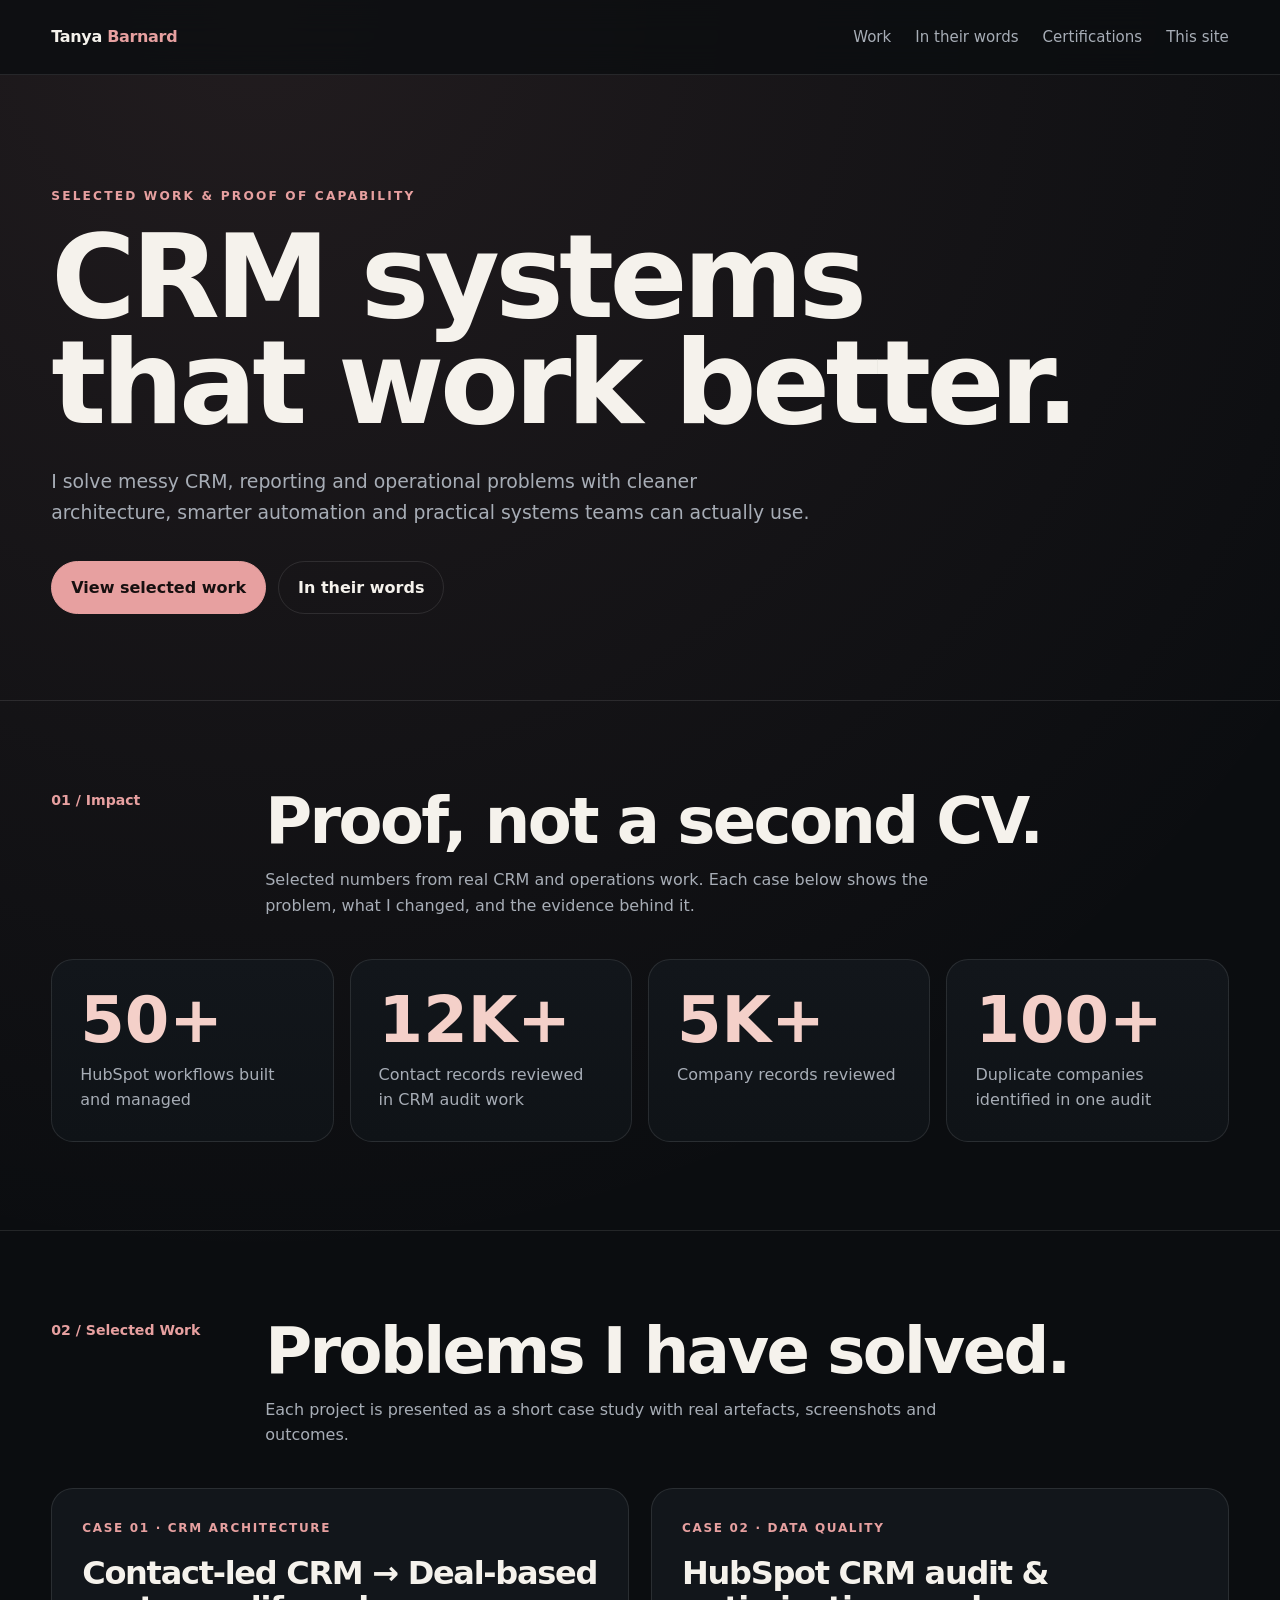
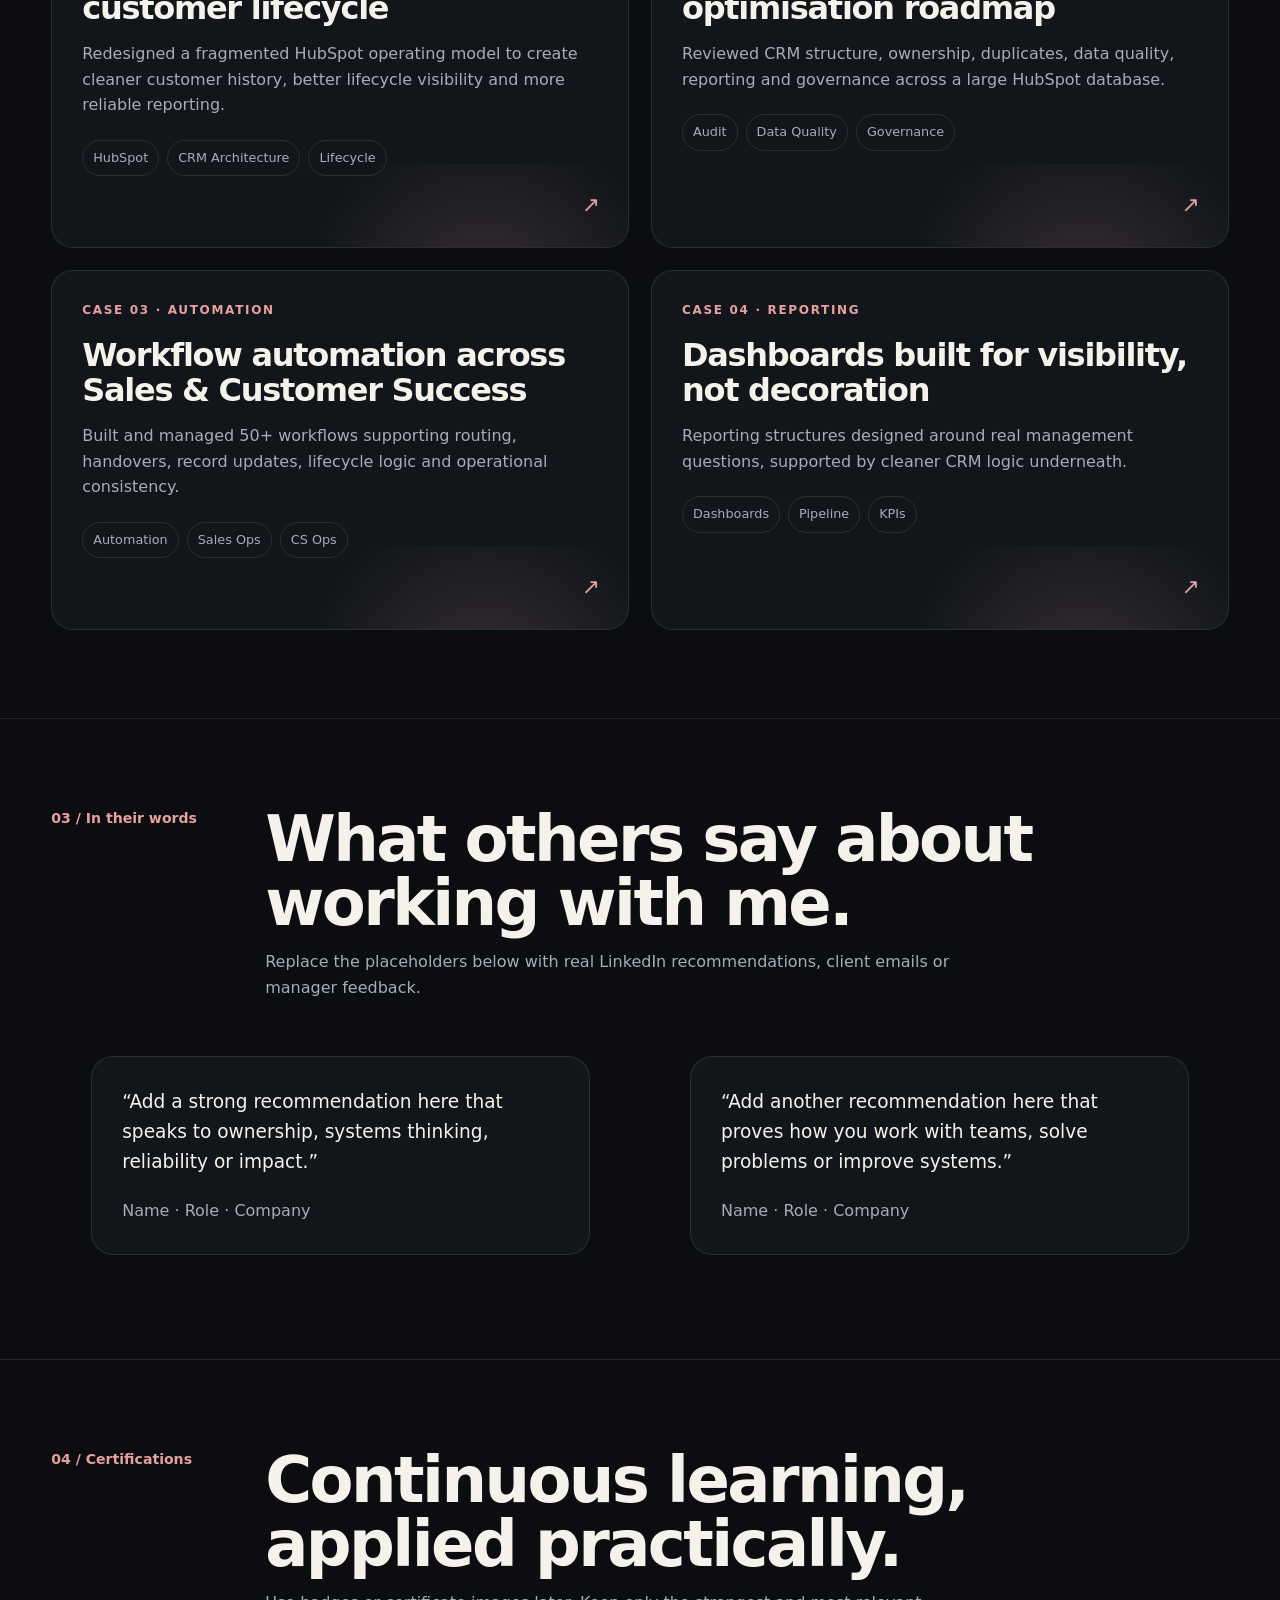
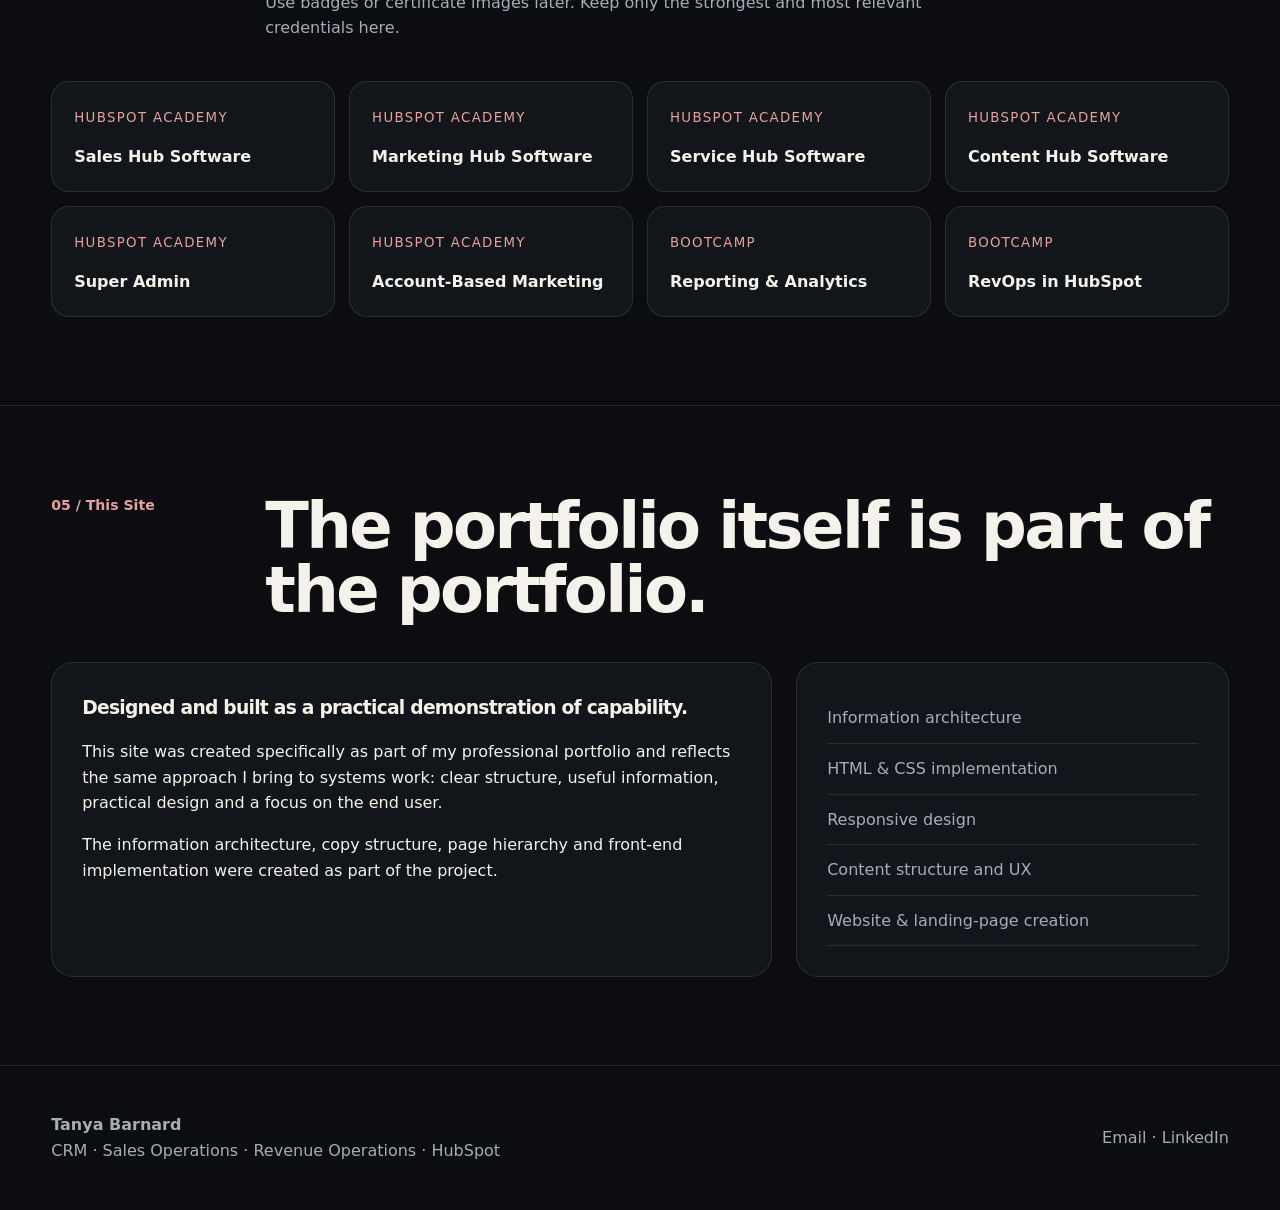
==== index.html @ 6370f953 "Add files via upload" ====
<!doctype html>
<html lang="en">
<head>
  <meta charset="utf-8">
  <meta name="viewport" content="width=device-width,initial-scale=1">
  <title>Tanya Barnard | CRM & Revenue Operations Portfolio</title>
  <meta name="description" content="Selected CRM, HubSpot, Sales Operations and Revenue Operations work by Tanya Barnard.">
  <link rel="stylesheet" href="style.css">
</head>
<body>
<nav class="nav">
  <div class="wrap nav-inner">
    <a class="brand" href="index.html">Tanya <span>Barnard</span></a>
    <div class="links">
      <a href="#work">Work</a>
      <a href="#words">In their words</a>
      <a href="#certs">Certifications</a>
      <a href="#site">This site</a>
    </div>
  </div>
</nav>

<header class="hero">
  <div class="wrap">
    <div class="kicker">Selected work & proof of capability</div>
    <h1>CRM systems that work better.</h1>
    <p>I solve messy CRM, reporting and operational problems with cleaner architecture, smarter automation and practical systems teams can actually use.</p>
    <div class="cta-row">
      <a class="btn primary" href="#work">View selected work</a>
      <a class="btn" href="#words">In their words</a>
    </div>
  </div>
</header>

<section class="section">
  <div class="wrap">
    <div class="section-head">
      <div class="section-label">01 / Impact</div>
      <div>
        <h2>Proof, not a second CV.</h2>
        <p>Selected numbers from real CRM and operations work. Each case below shows the problem, what I changed, and the evidence behind it.</p>
      </div>
    </div>

    <div class="metric-grid">
      <div class="metric"><b>50+</b><span>HubSpot workflows built and managed</span></div>
      <div class="metric"><b>12K+</b><span>Contact records reviewed in CRM audit work</span></div>
      <div class="metric"><b>5K+</b><span>Company records reviewed</span></div>
      <div class="metric"><b>100+</b><span>Duplicate companies identified in one audit</span></div>
    </div>
  </div>
</section>

<section class="section" id="work">
  <div class="wrap">
    <div class="section-head">
      <div class="section-label">02 / Selected Work</div>
      <div>
        <h2>Problems I have solved.</h2>
        <p>Each project is presented as a short case study with real artefacts, screenshots and outcomes.</p>
      </div>
    </div>

    <div class="project-grid">
      <a class="project-card" href="cases/crm-redesign.html">
        <div class="project-meta">Case 01 · CRM Architecture</div>
        <h3>Contact-led CRM → Deal-based customer lifecycle</h3>
        <p>Redesigned a fragmented HubSpot operating model to create cleaner customer history, better lifecycle visibility and more reliable reporting.</p>
        <div class="tags"><span class="tag">HubSpot</span><span class="tag">CRM Architecture</span><span class="tag">Lifecycle</span></div>
        <div class="arrow">↗</div>
      </a>

      <a class="project-card" href="cases/crm-audit.html">
        <div class="project-meta">Case 02 · Data Quality</div>
        <h3>HubSpot CRM audit & optimisation roadmap</h3>
        <p>Reviewed CRM structure, ownership, duplicates, data quality, reporting and governance across a large HubSpot database.</p>
        <div class="tags"><span class="tag">Audit</span><span class="tag">Data Quality</span><span class="tag">Governance</span></div>
        <div class="arrow">↗</div>
      </a>

      <a class="project-card" href="cases/workflow-automation.html">
        <div class="project-meta">Case 03 · Automation</div>
        <h3>Workflow automation across Sales & Customer Success</h3>
        <p>Built and managed 50+ workflows supporting routing, handovers, record updates, lifecycle logic and operational consistency.</p>
        <div class="tags"><span class="tag">Automation</span><span class="tag">Sales Ops</span><span class="tag">CS Ops</span></div>
        <div class="arrow">↗</div>
      </a>

      <a class="project-card" href="cases/reporting.html">
        <div class="project-meta">Case 04 · Reporting</div>
        <h3>Dashboards built for visibility, not decoration</h3>
        <p>Reporting structures designed around real management questions, supported by cleaner CRM logic underneath.</p>
        <div class="tags"><span class="tag">Dashboards</span><span class="tag">Pipeline</span><span class="tag">KPIs</span></div>
        <div class="arrow">↗</div>
      </a>
    </div>
  </div>
</section>

<section class="section" id="words">
  <div class="wrap">
    <div class="section-head">
      <div class="section-label">03 / In their words</div>
      <div>
        <h2>What others say about working with me.</h2>
        <p>Replace the placeholders below with real LinkedIn recommendations, client emails or manager feedback.</p>
      </div>
    </div>
    <div class="quote-grid">
      <blockquote class="quote"><p>“Add a strong recommendation here that speaks to ownership, systems thinking, reliability or impact.”</p><footer>Name · Role · Company</footer></blockquote>
      <blockquote class="quote"><p>“Add another recommendation here that proves how you work with teams, solve problems or improve systems.”</p><footer>Name · Role · Company</footer></blockquote>
    </div>
  </div>
</section>

<section class="section" id="certs">
  <div class="wrap">
    <div class="section-head">
      <div class="section-label">04 / Certifications</div>
      <div><h2>Continuous learning, applied practically.</h2><p>Use badges or certificate images later. Keep only the strongest and most relevant credentials here.</p></div>
    </div>
    <div class="cert-grid">
      <div class="cert"><small>HubSpot Academy</small><strong>Sales Hub Software</strong></div>
      <div class="cert"><small>HubSpot Academy</small><strong>Marketing Hub Software</strong></div>
      <div class="cert"><small>HubSpot Academy</small><strong>Service Hub Software</strong></div>
      <div class="cert"><small>HubSpot Academy</small><strong>Content Hub Software</strong></div>
      <div class="cert"><small>HubSpot Academy</small><strong>Super Admin</strong></div>
      <div class="cert"><small>HubSpot Academy</small><strong>Account-Based Marketing</strong></div>
      <div class="cert"><small>Bootcamp</small><strong>Reporting & Analytics</strong></div>
      <div class="cert"><small>Bootcamp</small><strong>RevOps in HubSpot</strong></div>
    </div>
  </div>
</section>

<section class="section" id="site">
  <div class="wrap">
    <div class="section-head">
      <div class="section-label">05 / This Site</div>
      <div><h2>The portfolio itself is part of the portfolio.</h2></div>
    </div>
    <div class="site-proof">
      <div class="box">
        <h3>Designed and built as a practical demonstration of capability.</h3>
        <p>This site was created specifically as part of my professional portfolio and reflects the same approach I bring to systems work: clear structure, useful information, practical design and a focus on the end user.</p>
        <p>The information architecture, copy structure, page hierarchy and front-end implementation were created as part of the project.</p>
      </div>
      <div class="box list">
        <div>Information architecture</div>
        <div>HTML & CSS implementation</div>
        <div>Responsive design</div>
        <div>Content structure and UX</div>
        <div>Website & landing-page creation</div>
      </div>
    </div>
  </div>
</section>

<footer class="footer">
  <div class="wrap footer-row">
    <div><strong>Tanya Barnard</strong><br>CRM · Sales Operations · Revenue Operations · HubSpot</div>
    <div><a href="mailto:your@email.com">Email</a> · <a href="#">LinkedIn</a></div>
  </div>
</footer>
</body>
</html>
---- style.css ----
:root{
  --bg:#0b0d10;
  --panel:#12161b;
  --panel-2:#171c22;
  --text:#f5f2ec;
  --muted:#a7adb6;
  --line:rgba(255,255,255,.10);
  --accent:#e7a0a0;
  --accent-2:#f4d0c9;
  --max:1180px;
  --radius:22px;
  --shadow:0 24px 60px rgba(0,0,0,.22);
}
*{box-sizing:border-box}
html{scroll-behavior:smooth}
body{
  margin:0;
  font-family:Inter,ui-sans-serif,system-ui,-apple-system,BlinkMacSystemFont,"Segoe UI",sans-serif;
  background:
    radial-gradient(circle at 20% 0%, rgba(231,160,160,.10), transparent 28%),
    var(--bg);
  color:var(--text);
  line-height:1.6;
}
a{color:inherit;text-decoration:none}
img{max-width:100%;display:block}
.wrap{width:min(92%,var(--max));margin:auto}
.nav{
  position:sticky;top:0;z-index:50;
  backdrop-filter:blur(16px);
  background:rgba(11,13,16,.78);
  border-bottom:1px solid var(--line);
}
.nav-inner{
  min-height:74px;display:flex;align-items:center;justify-content:space-between;gap:28px
}
.brand{font-weight:800;letter-spacing:-.02em}
.brand span{color:var(--accent)}
.links{display:flex;gap:24px;color:var(--muted);font-size:.94rem}
.links a:hover{color:var(--text)}
.hero{padding:112px 0 86px}
.kicker{
  text-transform:uppercase;letter-spacing:.18em;font-size:.76rem;
  color:var(--accent);font-weight:800;margin-bottom:18px
}
h1,h2,h3{letter-spacing:-.04em;margin:0}
h1{font-size:clamp(3.5rem,9vw,7.6rem);line-height:.92;max-width:1050px}
.hero p{max-width:760px;font-size:1.18rem;color:var(--muted);margin:30px 0 0}
.cta-row{display:flex;flex-wrap:wrap;gap:12px;margin-top:34px}
.btn{
  display:inline-flex;align-items:center;justify-content:center;
  padding:13px 19px;border-radius:999px;border:1px solid var(--line);
  font-weight:750;transition:.22s ease
}
.btn.primary{background:var(--accent);color:#171010;border-color:var(--accent)}
.btn:hover{transform:translateY(-2px);box-shadow:0 10px 28px rgba(0,0,0,.25)}
.section{padding:88px 0;border-top:1px solid var(--line)}
.section-head{display:grid;grid-template-columns:180px 1fr;gap:34px;margin-bottom:40px}
.section-label{color:var(--accent);font-weight:800;font-size:.88rem}
.section-head h2{font-size:clamp(2.4rem,5vw,4.6rem);line-height:1}
.section-head p{color:var(--muted);max-width:720px;margin:14px 0 0}
.metric-grid{display:grid;grid-template-columns:repeat(4,1fr);gap:16px}
.metric{
  padding:28px;border:1px solid var(--line);border-radius:var(--radius);
  background:linear-gradient(180deg,var(--panel),#0f1317);
}
.metric b{display:block;font-size:clamp(2.2rem,5vw,4rem);line-height:1;color:var(--accent-2)}
.metric span{display:block;color:var(--muted);margin-top:10px}
.project-grid{display:grid;grid-template-columns:repeat(2,1fr);gap:22px}
.project-card{
  position:relative;overflow:hidden;padding:30px;border:1px solid var(--line);
  border-radius:var(--radius);background:var(--panel);min-height:360px;
  transition:.25s ease;box-shadow:0 0 0 rgba(0,0,0,0)
}
.project-card:before{
  content:"";position:absolute;inset:auto -20% -55% 30%;height:280px;
  background:radial-gradient(circle,rgba(231,160,160,.18),transparent 60%);
  transition:.3s ease
}
.project-card:hover{
  transform:translateY(-6px);border-color:rgba(231,160,160,.45);box-shadow:var(--shadow)
}
.project-card:hover:before{transform:scale(1.15)}
.project-meta{color:var(--accent);text-transform:uppercase;letter-spacing:.14em;font-size:.75rem;font-weight:800}
.project-card h3{font-size:2rem;line-height:1.08;margin-top:18px;max-width:520px}
.project-card p{color:var(--muted);max-width:560px;margin-top:16px}
.tags{display:flex;flex-wrap:wrap;gap:8px;margin-top:22px}
.tag{border:1px solid var(--line);border-radius:999px;padding:7px 10px;color:var(--muted);font-size:.8rem}
.arrow{position:absolute;right:28px;bottom:24px;font-size:1.35rem;color:var(--accent)}
.quote-grid{display:grid;grid-template-columns:repeat(2,1fr);gap:20px}
.quote{
  padding:30px;border:1px solid var(--line);border-radius:var(--radius);background:var(--panel)
}
.quote p{font-size:1.16rem;margin:0 0 22px}
.quote footer{color:var(--muted)}
.cert-grid{display:grid;grid-template-columns:repeat(4,1fr);gap:14px}
.cert{padding:22px;border:1px solid var(--line);border-radius:18px;background:var(--panel)}
.cert small{color:var(--accent);text-transform:uppercase;letter-spacing:.1em}
.cert strong{display:block;margin-top:14px}
.site-proof{display:grid;grid-template-columns:1.25fr .75fr;gap:24px}
.site-proof .box{padding:30px;border:1px solid var(--line);border-radius:var(--radius);background:var(--panel)}
.list div{padding:12px 0;border-bottom:1px solid var(--line);color:var(--muted)}
.footer{padding:46px 0;border-top:1px solid var(--line);color:var(--muted)}
.footer-row{display:flex;justify-content:space-between;gap:20px;align-items:center}
.case-hero{padding:100px 0 62px}
.case-hero h1{font-size:clamp(3.2rem,7vw,6rem);max-width:980px}
.case-sub{font-size:1.18rem;color:var(--muted);max-width:760px;margin-top:24px}
.case-stats{display:grid;grid-template-columns:repeat(3,1fr);gap:14px;margin-top:38px}
.case-stat{padding:20px;border:1px solid var(--line);border-radius:18px;background:var(--panel)}
.case-stat b{display:block;font-size:1.8rem;color:var(--accent-2)}
.two-col{display:grid;grid-template-columns:1fr 1fr;gap:26px}
.content-card{padding:28px;border:1px solid var(--line);border-radius:var(--radius);background:var(--panel)}
.content-card h3{font-size:1.65rem;margin-bottom:14px}
.content-card p,.content-card li{color:var(--muted)}
.content-card ul{padding-left:18px}
.proof{
  min-height:260px;border:1px dashed rgba(255,255,255,.18);border-radius:18px;
  background:#0d1115;display:flex;align-items:center;justify-content:center;
  text-align:center;color:#6f7984;padding:24px
}
.back{display:inline-block;margin-top:18px;color:var(--accent)}
@media(max-width:900px){
  .metric-grid,.cert-grid{grid-template-columns:repeat(2,1fr)}
  .project-grid,.quote-grid,.two-col,.site-proof{grid-template-columns:1fr}
  .section-head{grid-template-columns:1fr}
  .case-stats{grid-template-columns:1fr}
}
@media(max-width:620px){
  .links{display:none}
  .metric-grid,.cert-grid{grid-template-columns:1fr}
  .hero{padding-top:84px}
  .footer-row{flex-direction:column;align-items:flex-start}
}
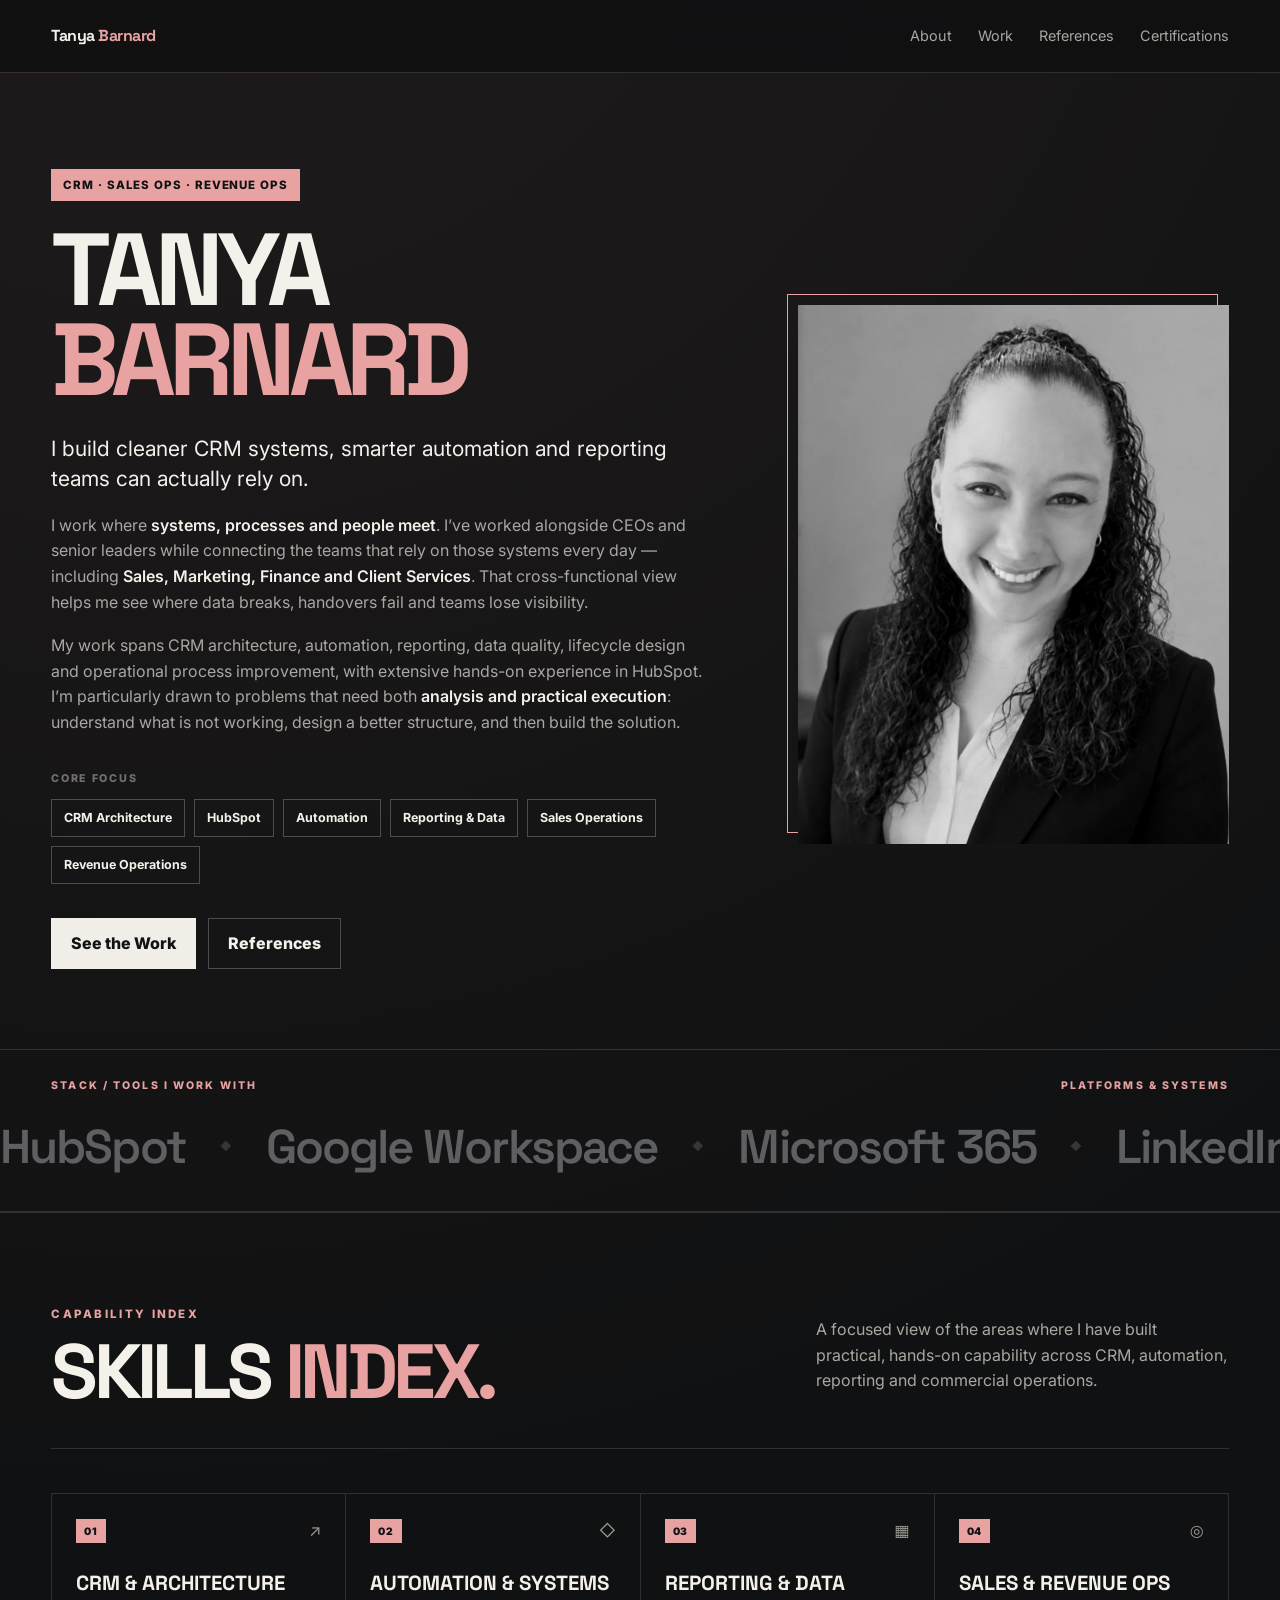
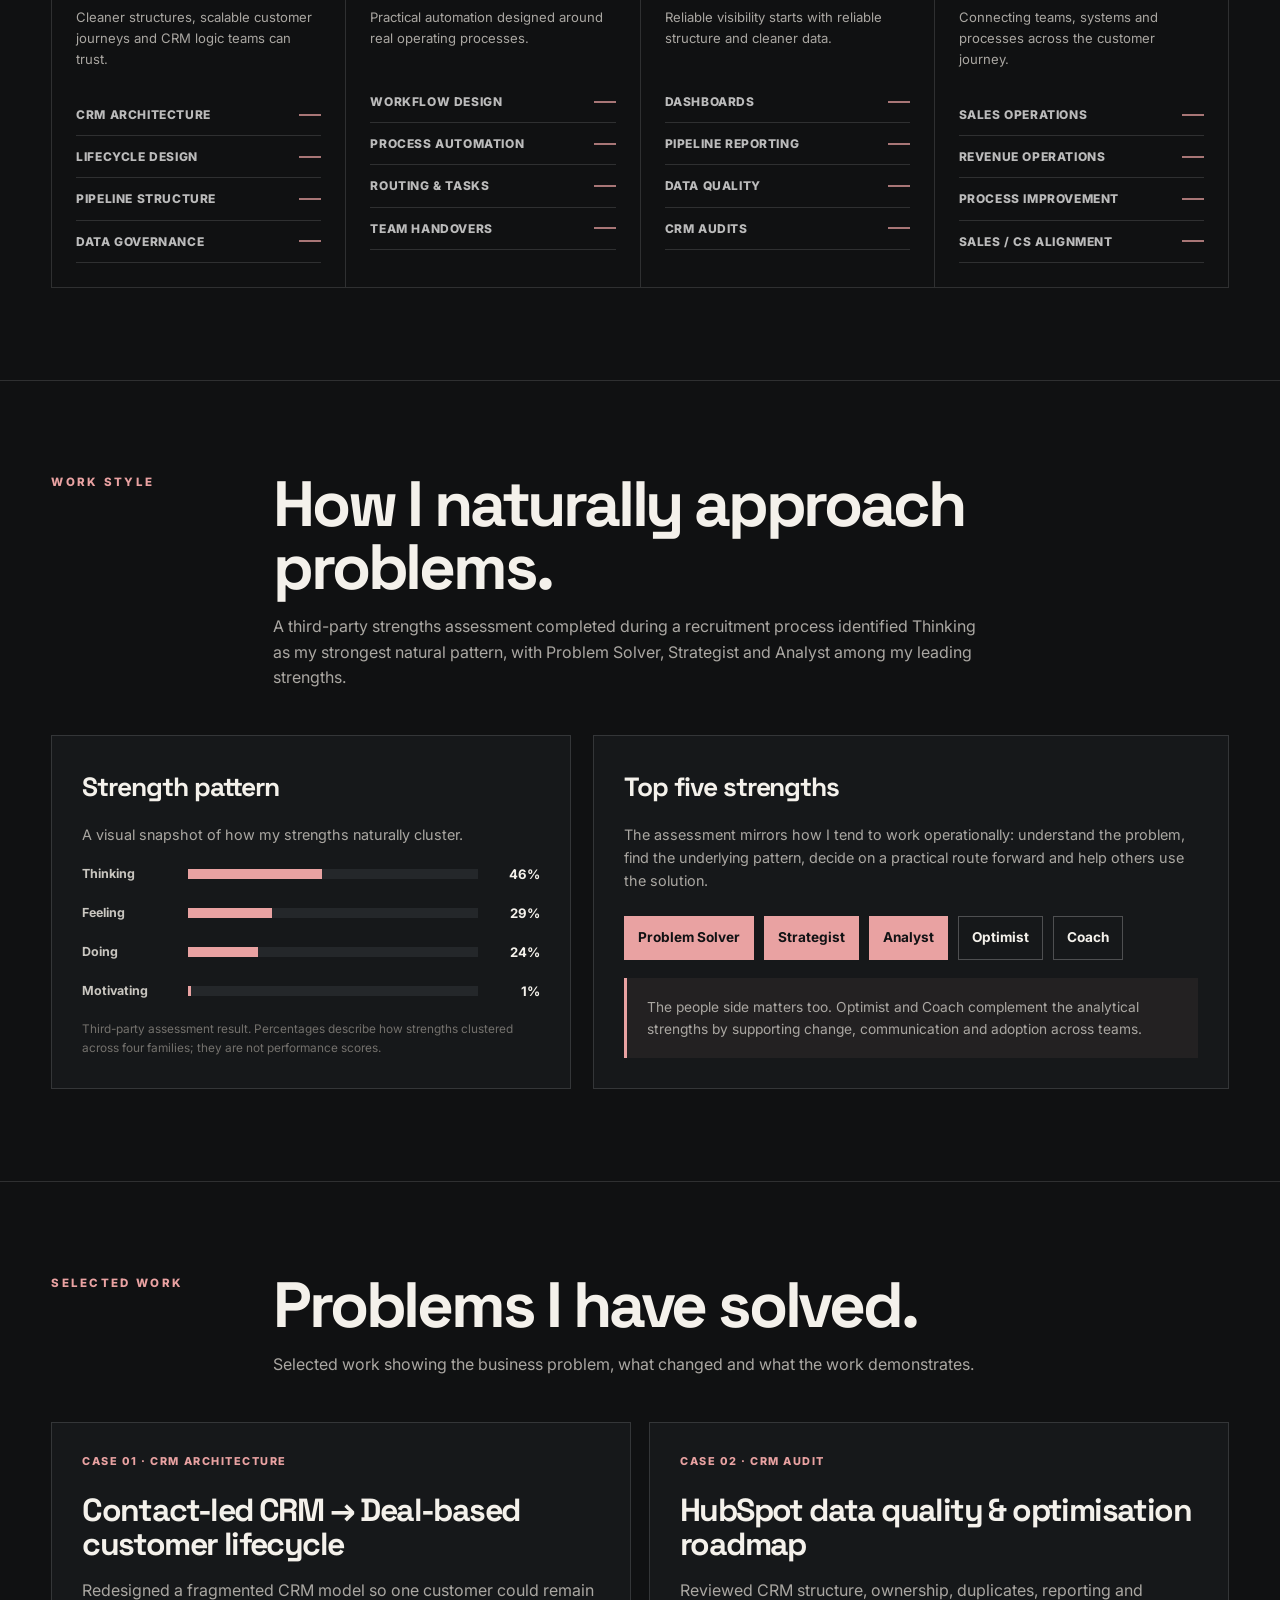
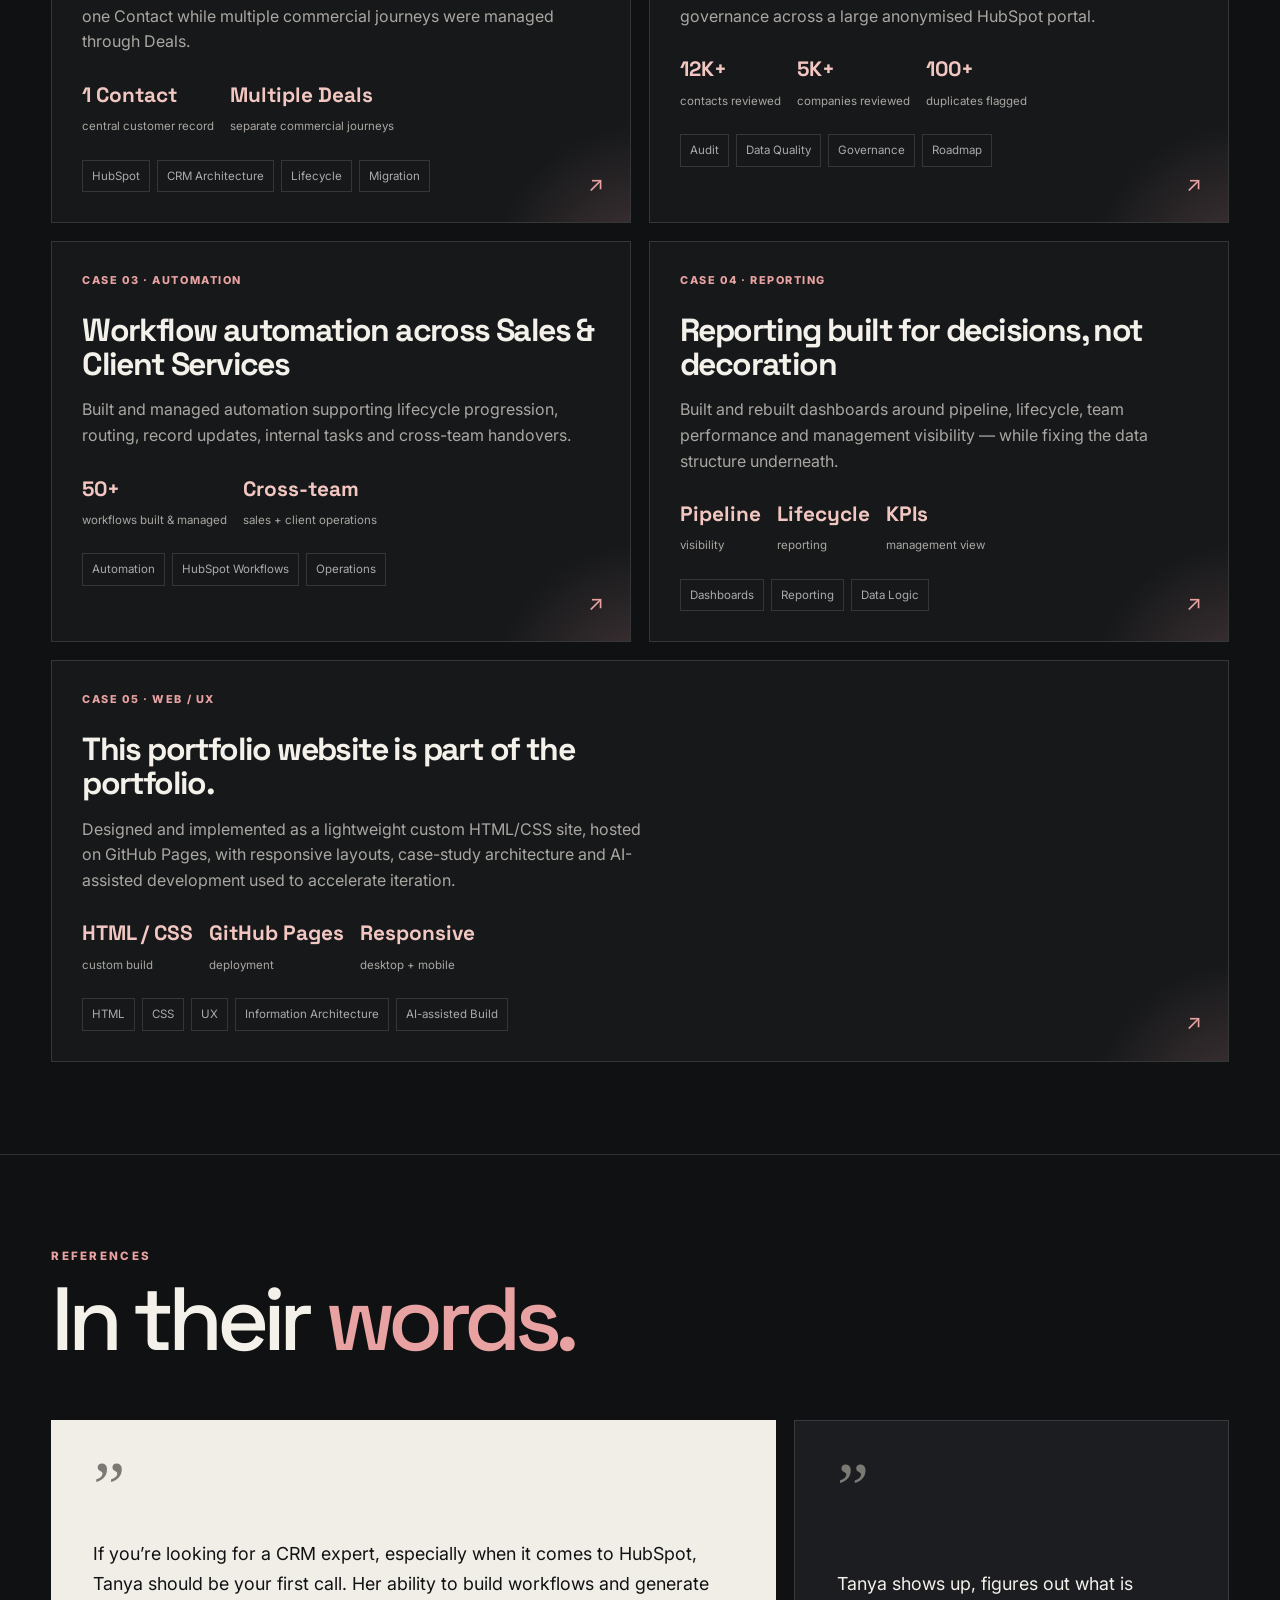
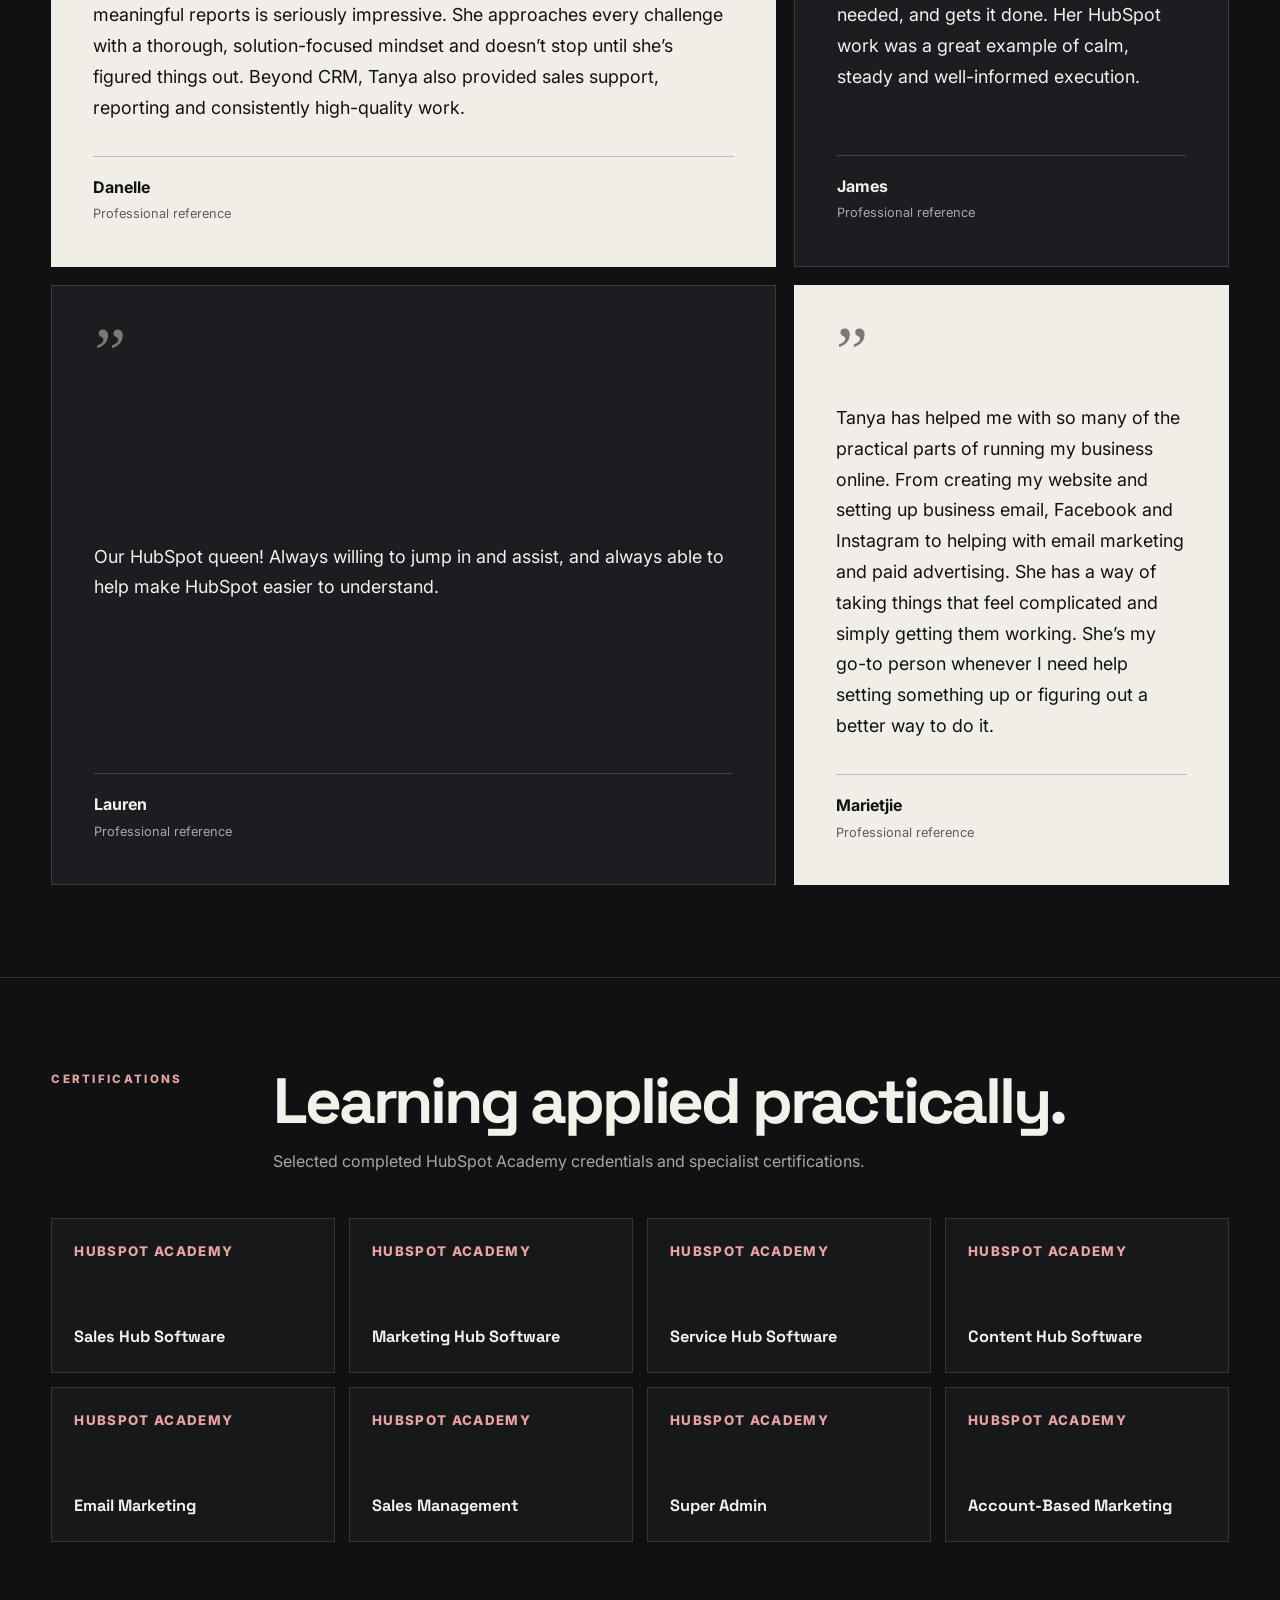
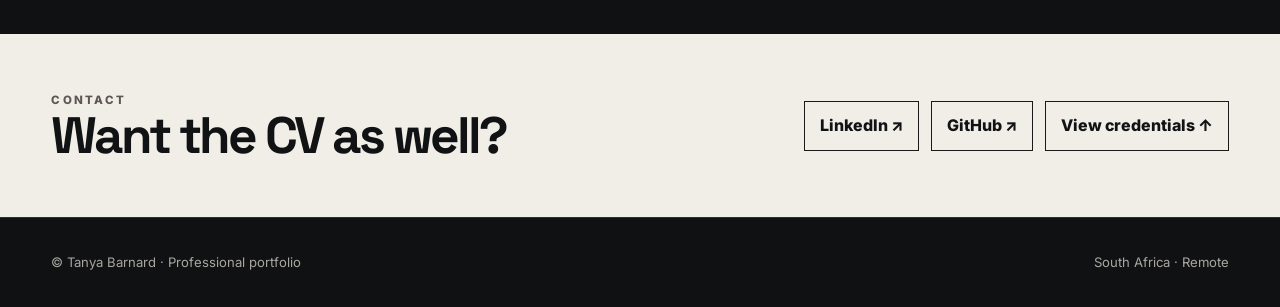
==== commit 70047df3: "Add files via upload" ====
--- a/index.html
+++ b/index.html
@@ -3,50 +3,213 @@
 <head>
   <meta charset="utf-8">
   <meta name="viewport" content="width=device-width,initial-scale=1">
-  <title>Tanya Barnard | CRM & Revenue Operations Portfolio</title>
+  <title>Tanya Barnard | CRM & Operations Portfolio</title>
   <meta name="description" content="Selected CRM, HubSpot, Sales Operations and Revenue Operations work by Tanya Barnard.">
   <link rel="stylesheet" href="style.css">
 </head>
 <body>
+
 <nav class="nav">
   <div class="wrap nav-inner">
-    <a class="brand" href="index.html">Tanya <span>Barnard</span></a>
-    <div class="links">
+    <a class="brand" href="#about">Tanya <b>Barnard</b></a>
+    <div class="nav-links">
+      <a href="#about">About</a>
       <a href="#work">Work</a>
-      <a href="#words">In their words</a>
-      <a href="#certs">Certifications</a>
-      <a href="#site">This site</a>
+      <a href="#references">References</a>
+      <a href="#certifications">Certifications</a>
     </div>
   </div>
 </nav>
 
-<header class="hero">
-  <div class="wrap">
-    <div class="kicker">Selected work & proof of capability</div>
-    <h1>CRM systems that work better.</h1>
-    <p>I solve messy CRM, reporting and operational problems with cleaner architecture, smarter automation and practical systems teams can actually use.</p>
-    <div class="cta-row">
-      <a class="btn primary" href="#work">View selected work</a>
-      <a class="btn" href="#words">In their words</a>
+<header class="hero" id="about">
+  <div class="wrap hero-grid">
+    <div>
+      <div class="role-chip">CRM · Sales Ops · Revenue Ops</div>
+      <h1>TANYA<br><span>BARNARD</span></h1>
+
+      <p class="hero-lead">
+        I build cleaner CRM systems, smarter automation and reporting teams can actually rely on.
+      </p>
+
+      <p class="hero-about">
+        I work where <strong>systems, processes and people meet</strong>. I’ve worked alongside CEOs and senior leaders while connecting the teams that rely on those systems every day — including <strong>Sales, Marketing, Finance and Client Services</strong>. That cross-functional view helps me see where data breaks, handovers fail and teams lose visibility.
+      </p>
+
+      <p class="hero-about">
+        My work spans CRM architecture, automation, reporting, data quality, lifecycle design and operational process improvement, with extensive hands-on experience in HubSpot. I’m particularly drawn to problems that need both <strong>analysis and practical execution</strong>: understand what is not working, design a better structure, and then build the solution.
+      </p>
+
+      <div class="focus-label">Core focus</div>
+      <div class="focus-tags">
+        <span>CRM Architecture</span>
+        <span>HubSpot</span>
+        <span>Automation</span>
+        <span>Reporting & Data</span>
+        <span>Sales Operations</span>
+        <span>Revenue Operations</span>
+      </div>
+
+      <div class="hero-actions">
+        <a class="btn primary" href="#work">See the Work</a>
+        <a class="btn" href="#references">References</a>
+      </div>
+    </div>
+
+    <div class="photo-frame">
+      <img class="hero-photo" src="assets/tanya-profile.webp" alt="Tanya Barnard">
     </div>
   </div>
 </header>
 
+<section class="tools">
+  <div class="wrap tools-meta">
+    <span>Stack / tools I work with</span>
+    <span>Platforms & systems</span>
+  </div>
+  <div class="ticker" aria-label="Platforms and tools">
+    <div class="ticker-track">
+      <span>HubSpot</span><i>◆</i>
+      <span>Google Workspace</span><i>◆</i>
+      <span>Microsoft 365</span><i>◆</i>
+      <span>LinkedIn</span><i>◆</i>
+      <span>Dripify</span><i>◆</i>
+      <span>Dux-Soup</span><i>◆</i>
+      <span>WordPress</span><i>◆</i>
+      <span>Calendly</span><i>◆</i>
+      <span>Zoom</span><i>◆</i>
+      <span>ChatGPT</span><i>◆</i>
+      <span>Claude</span><i>◆</i>
+      <span>Canva</span><i>◆</i>
+      <span>Meta Ads</span><i>◆</i>
+      <span>Google Ads</span><i>◆</i>
+
+      <span>HubSpot</span><i>◆</i>
+      <span>Google Workspace</span><i>◆</i>
+      <span>Microsoft 365</span><i>◆</i>
+      <span>LinkedIn</span><i>◆</i>
+      <span>Dripify</span><i>◆</i>
+      <span>Dux-Soup</span><i>◆</i>
+      <span>WordPress</span><i>◆</i>
+      <span>Calendly</span><i>◆</i>
+      <span>Zoom</span><i>◆</i>
+      <span>ChatGPT</span><i>◆</i>
+      <span>Claude</span><i>◆</i>
+      <span>Canva</span><i>◆</i>
+      <span>Meta Ads</span><i>◆</i>
+      <span>Google Ads</span><i>◆</i>
+    </div>
+  </div>
+</section>
+
 <section class="section">
   <div class="wrap">
+    <div class="skills-intro">
+      <div>
+        <div class="eyebrow">Capability index</div>
+        <h2>SKILLS <span>INDEX.</span></h2>
+      </div>
+      <p>
+        A focused view of the areas where I have built practical, hands-on capability across CRM, automation, reporting and commercial operations.
+      </p>
+    </div>
+
+    <div class="skills-grid">
+      <article class="skill-card">
+        <div class="skill-top"><span class="skill-no">01</span><span class="skill-glyph">↗</span></div>
+        <h3>CRM & ARCHITECTURE</h3>
+        <p>Cleaner structures, scalable customer journeys and CRM logic teams can trust.</p>
+        <ul class="skill-list">
+          <li>CRM Architecture</li>
+          <li>Lifecycle Design</li>
+          <li>Pipeline Structure</li>
+          <li>Data Governance</li>
+        </ul>
+      </article>
+
+      <article class="skill-card">
+        <div class="skill-top"><span class="skill-no">02</span><span class="skill-glyph">◇</span></div>
+        <h3>AUTOMATION & SYSTEMS</h3>
+        <p>Practical automation designed around real operating processes.</p>
+        <ul class="skill-list">
+          <li>Workflow Design</li>
+          <li>Process Automation</li>
+          <li>Routing & Tasks</li>
+          <li>Team Handovers</li>
+        </ul>
+      </article>
+
+      <article class="skill-card">
+        <div class="skill-top"><span class="skill-no">03</span><span class="skill-glyph">▦</span></div>
+        <h3>REPORTING & DATA</h3>
+        <p>Reliable visibility starts with reliable structure and cleaner data.</p>
+        <ul class="skill-list">
+          <li>Dashboards</li>
+          <li>Pipeline Reporting</li>
+          <li>Data Quality</li>
+          <li>CRM Audits</li>
+        </ul>
+      </article>
+
+      <article class="skill-card">
+        <div class="skill-top"><span class="skill-no">04</span><span class="skill-glyph">◎</span></div>
+        <h3>SALES & REVENUE OPS</h3>
+        <p>Connecting teams, systems and processes across the customer journey.</p>
+        <ul class="skill-list">
+          <li>Sales Operations</li>
+          <li>Revenue Operations</li>
+          <li>Process Improvement</li>
+          <li>Sales / CS Alignment</li>
+        </ul>
+      </article>
+    </div>
+  </div>
+</section>
+
+<section class="section">
+  <div class="wrap">
     <div class="section-head">
-      <div class="section-label">01 / Impact</div>
+      <div class="eyebrow">Work style</div>
       <div>
-        <h2>Proof, not a second CV.</h2>
-        <p>Selected numbers from real CRM and operations work. Each case below shows the problem, what I changed, and the evidence behind it.</p>
-      </div>
-    </div>
-
-    <div class="metric-grid">
-      <div class="metric"><b>50+</b><span>HubSpot workflows built and managed</span></div>
-      <div class="metric"><b>12K+</b><span>Contact records reviewed in CRM audit work</span></div>
-      <div class="metric"><b>5K+</b><span>Company records reviewed</span></div>
-      <div class="metric"><b>100+</b><span>Duplicate companies identified in one audit</span></div>
+        <h2>How I naturally approach problems.</h2>
+        <p>
+          A third-party strengths assessment completed during a recruitment process identified Thinking as my strongest natural pattern, with Problem Solver, Strategist and Analyst among my leading strengths.
+        </p>
+      </div>
+    </div>
+
+    <div class="workstyle-grid">
+      <div class="pattern-card">
+        <h3>Strength pattern</h3>
+        <p>A visual snapshot of how my strengths naturally cluster.</p>
+
+        <div class="bar-row"><span>Thinking</span><div class="bar"><b style="width:46%"></b></div><strong>46%</strong></div>
+        <div class="bar-row"><span>Feeling</span><div class="bar"><b style="width:29%"></b></div><strong>29%</strong></div>
+        <div class="bar-row"><span>Doing</span><div class="bar"><b style="width:24%"></b></div><strong>24%</strong></div>
+        <div class="bar-row"><span>Motivating</span><div class="bar"><b style="width:1%"></b></div><strong>1%</strong></div>
+
+        <div class="assessment-caption">
+          Third-party assessment result. Percentages describe how strengths clustered across four families; they are not performance scores.
+        </div>
+      </div>
+
+      <div class="strength-card">
+        <h3>Top five strengths</h3>
+        <p>
+          The assessment mirrors how I tend to work operationally: understand the problem, find the underlying pattern, decide on a practical route forward and help others use the solution.
+        </p>
+
+        <div class="strength-tags">
+          <span class="primary">Problem Solver</span>
+          <span class="primary">Strategist</span>
+          <span class="primary">Analyst</span>
+          <span>Optimist</span>
+          <span>Coach</span>
+        </div>
+
+        <div class="case-note">
+          The people side matters too. Optimist and Coach complement the analytical strengths by supporting change, communication and adoption across teams.
+        </div>
+      </div>
     </div>
   </div>
 </section>
@@ -54,10 +217,10 @@
 <section class="section" id="work">
   <div class="wrap">
     <div class="section-head">
-      <div class="section-label">02 / Selected Work</div>
+      <div class="eyebrow">Selected work</div>
       <div>
         <h2>Problems I have solved.</h2>
-        <p>Each project is presented as a short case study with real artefacts, screenshots and outcomes.</p>
+        <p>Selected work showing the business problem, what changed and what the work demonstrates.</p>
       </div>
     </div>
 
@@ -65,101 +228,145 @@
       <a class="project-card" href="cases/crm-redesign.html">
         <div class="project-meta">Case 01 · CRM Architecture</div>
         <h3>Contact-led CRM → Deal-based customer lifecycle</h3>
-        <p>Redesigned a fragmented HubSpot operating model to create cleaner customer history, better lifecycle visibility and more reliable reporting.</p>
-        <div class="tags"><span class="tag">HubSpot</span><span class="tag">CRM Architecture</span><span class="tag">Lifecycle</span></div>
-        <div class="arrow">↗</div>
+        <p>Redesigned a fragmented CRM model so one customer could remain one Contact while multiple commercial journeys were managed through Deals.</p>
+        <div class="project-metrics">
+          <div><strong>1 Contact</strong><span>central customer record</span></div>
+          <div><strong>Multiple Deals</strong><span>separate commercial journeys</span></div>
+        </div>
+        <div class="tags"><span>HubSpot</span><span>CRM Architecture</span><span>Lifecycle</span><span>Migration</span></div>
+        <div class="project-arrow">↗</div>
       </a>
 
       <a class="project-card" href="cases/crm-audit.html">
-        <div class="project-meta">Case 02 · Data Quality</div>
-        <h3>HubSpot CRM audit & optimisation roadmap</h3>
-        <p>Reviewed CRM structure, ownership, duplicates, data quality, reporting and governance across a large HubSpot database.</p>
-        <div class="tags"><span class="tag">Audit</span><span class="tag">Data Quality</span><span class="tag">Governance</span></div>
-        <div class="arrow">↗</div>
+        <div class="project-meta">Case 02 · CRM Audit</div>
+        <h3>HubSpot data quality & optimisation roadmap</h3>
+        <p>Reviewed CRM structure, ownership, duplicates, reporting and governance across a large anonymised HubSpot portal.</p>
+        <div class="project-metrics">
+          <div><strong>12K+</strong><span>contacts reviewed</span></div>
+          <div><strong>5K+</strong><span>companies reviewed</span></div>
+          <div><strong>100+</strong><span>duplicates flagged</span></div>
+        </div>
+        <div class="tags"><span>Audit</span><span>Data Quality</span><span>Governance</span><span>Roadmap</span></div>
+        <div class="project-arrow">↗</div>
       </a>
 
       <a class="project-card" href="cases/workflow-automation.html">
         <div class="project-meta">Case 03 · Automation</div>
-        <h3>Workflow automation across Sales & Customer Success</h3>
-        <p>Built and managed 50+ workflows supporting routing, handovers, record updates, lifecycle logic and operational consistency.</p>
-        <div class="tags"><span class="tag">Automation</span><span class="tag">Sales Ops</span><span class="tag">CS Ops</span></div>
-        <div class="arrow">↗</div>
+        <h3>Workflow automation across Sales & Client Services</h3>
+        <p>Built and managed automation supporting lifecycle progression, routing, record updates, internal tasks and cross-team handovers.</p>
+        <div class="project-metrics">
+          <div><strong>50+</strong><span>workflows built & managed</span></div>
+          <div><strong>Cross-team</strong><span>sales + client operations</span></div>
+        </div>
+        <div class="tags"><span>Automation</span><span>HubSpot Workflows</span><span>Operations</span></div>
+        <div class="project-arrow">↗</div>
       </a>
 
       <a class="project-card" href="cases/reporting.html">
         <div class="project-meta">Case 04 · Reporting</div>
-        <h3>Dashboards built for visibility, not decoration</h3>
-        <p>Reporting structures designed around real management questions, supported by cleaner CRM logic underneath.</p>
-        <div class="tags"><span class="tag">Dashboards</span><span class="tag">Pipeline</span><span class="tag">KPIs</span></div>
-        <div class="arrow">↗</div>
-      </a>
-    </div>
-  </div>
-</section>
-
-<section class="section" id="words">
+        <h3>Reporting built for decisions, not decoration</h3>
+        <p>Built and rebuilt dashboards around pipeline, lifecycle, team performance and management visibility — while fixing the data structure underneath.</p>
+        <div class="project-metrics">
+          <div><strong>Pipeline</strong><span>visibility</span></div>
+          <div><strong>Lifecycle</strong><span>reporting</span></div>
+          <div><strong>KPIs</strong><span>management view</span></div>
+        </div>
+        <div class="tags"><span>Dashboards</span><span>Reporting</span><span>Data Logic</span></div>
+        <div class="project-arrow">↗</div>
+      </a>
+
+      <a class="project-card wide" href="cases/portfolio-site.html">
+        <div class="project-meta">Case 05 · Web / UX</div>
+        <h3>This portfolio website is part of the portfolio.</h3>
+        <p>Designed and implemented as a lightweight custom HTML/CSS site, hosted on GitHub Pages, with responsive layouts, case-study architecture and AI-assisted development used to accelerate iteration.</p>
+        <div class="project-metrics">
+          <div><strong>HTML / CSS</strong><span>custom build</span></div>
+          <div><strong>GitHub Pages</strong><span>deployment</span></div>
+          <div><strong>Responsive</strong><span>desktop + mobile</span></div>
+        </div>
+        <div class="tags"><span>HTML</span><span>CSS</span><span>UX</span><span>Information Architecture</span><span>AI-assisted Build</span></div>
+        <div class="project-arrow">↗</div>
+      </a>
+    </div>
+  </div>
+</section>
+
+<section class="section" id="references">
+  <div class="wrap">
+    <div class="eyebrow">References</div>
+    <h2 class="references-title">In their <span>words.</span></h2>
+
+    <div class="refs-grid">
+      <blockquote class="ref-card light">
+        <div class="quote-mark">”</div>
+        <p>If you’re looking for a CRM expert, especially when it comes to HubSpot, Tanya should be your first call. Her ability to build workflows and generate meaningful reports is seriously impressive. She approaches every challenge with a thorough, solution-focused mindset and doesn’t stop until she’s figured things out. Beyond CRM, Tanya also provided sales support, reporting and consistently high-quality work.</p>
+        <footer><strong>Danelle</strong><span>Professional reference</span></footer>
+      </blockquote>
+
+      <blockquote class="ref-card dark">
+        <div class="quote-mark">”</div>
+        <p>Tanya shows up, figures out what is needed, and gets it done. Her HubSpot work was a great example of calm, steady and well-informed execution.</p>
+        <footer><strong>James</strong><span>Professional reference</span></footer>
+      </blockquote>
+
+      <blockquote class="ref-card dark">
+        <div class="quote-mark">”</div>
+        <p>Our HubSpot queen! Always willing to jump in and assist, and always able to help make HubSpot easier to understand.</p>
+        <footer><strong>Lauren</strong><span>Professional reference</span></footer>
+      </blockquote>
+
+      <blockquote class="ref-card light">
+        <div class="quote-mark">”</div>
+        <p>Tanya has helped me with so many of the practical parts of running my business online. From creating my website and setting up business email, Facebook and Instagram to helping with email marketing and paid advertising. She has a way of taking things that feel complicated and simply getting them working. She’s my go-to person whenever I need help setting something up or figuring out a better way to do it.</p>
+        <footer><strong>Marietjie</strong><span>Professional reference</span></footer>
+      </blockquote>
+    </div>
+  </div>
+</section>
+
+<section class="section" id="certifications">
   <div class="wrap">
     <div class="section-head">
-      <div class="section-label">03 / In their words</div>
+      <div class="eyebrow">Certifications</div>
       <div>
-        <h2>What others say about working with me.</h2>
-        <p>Replace the placeholders below with real LinkedIn recommendations, client emails or manager feedback.</p>
-      </div>
-    </div>
-    <div class="quote-grid">
-      <blockquote class="quote"><p>“Add a strong recommendation here that speaks to ownership, systems thinking, reliability or impact.”</p><footer>Name · Role · Company</footer></blockquote>
-      <blockquote class="quote"><p>“Add another recommendation here that proves how you work with teams, solve problems or improve systems.”</p><footer>Name · Role · Company</footer></blockquote>
-    </div>
-  </div>
-</section>
-
-<section class="section" id="certs">
-  <div class="wrap">
-    <div class="section-head">
-      <div class="section-label">04 / Certifications</div>
-      <div><h2>Continuous learning, applied practically.</h2><p>Use badges or certificate images later. Keep only the strongest and most relevant credentials here.</p></div>
-    </div>
+        <h2>Learning applied practically.</h2>
+        <p>Selected completed HubSpot Academy credentials and specialist certifications.</p>
+      </div>
+    </div>
+
     <div class="cert-grid">
       <div class="cert"><small>HubSpot Academy</small><strong>Sales Hub Software</strong></div>
       <div class="cert"><small>HubSpot Academy</small><strong>Marketing Hub Software</strong></div>
       <div class="cert"><small>HubSpot Academy</small><strong>Service Hub Software</strong></div>
       <div class="cert"><small>HubSpot Academy</small><strong>Content Hub Software</strong></div>
+      <div class="cert"><small>HubSpot Academy</small><strong>Email Marketing</strong></div>
+      <div class="cert"><small>HubSpot Academy</small><strong>Sales Management</strong></div>
       <div class="cert"><small>HubSpot Academy</small><strong>Super Admin</strong></div>
       <div class="cert"><small>HubSpot Academy</small><strong>Account-Based Marketing</strong></div>
-      <div class="cert"><small>Bootcamp</small><strong>Reporting & Analytics</strong></div>
-      <div class="cert"><small>Bootcamp</small><strong>RevOps in HubSpot</strong></div>
-    </div>
-  </div>
-</section>
-
-<section class="section" id="site">
-  <div class="wrap">
-    <div class="section-head">
-      <div class="section-label">05 / This Site</div>
-      <div><h2>The portfolio itself is part of the portfolio.</h2></div>
-    </div>
-    <div class="site-proof">
-      <div class="box">
-        <h3>Designed and built as a practical demonstration of capability.</h3>
-        <p>This site was created specifically as part of my professional portfolio and reflects the same approach I bring to systems work: clear structure, useful information, practical design and a focus on the end user.</p>
-        <p>The information architecture, copy structure, page hierarchy and front-end implementation were created as part of the project.</p>
-      </div>
-      <div class="box list">
-        <div>Information architecture</div>
-        <div>HTML & CSS implementation</div>
-        <div>Responsive design</div>
-        <div>Content structure and UX</div>
-        <div>Website & landing-page creation</div>
-      </div>
+    </div>
+  </div>
+</section>
+
+<section class="contact-strip">
+  <div class="wrap contact-inner">
+    <div>
+      <div class="eyebrow" style="color:#5e5555">Contact</div>
+      <h2>Want the CV as well?</h2>
+    </div>
+    <div class="contact-links">
+      <a href="https://www.linkedin.com/in/tanya-barnard" target="_blank" rel="noopener">LinkedIn ↗</a>
+      <a href="https://github.com/tanya-barnard/portfolio" target="_blank" rel="noopener">GitHub ↗</a>
+      <a href="#certifications">View credentials ↑</a>
     </div>
   </div>
 </section>
 
 <footer class="footer">
   <div class="wrap footer-row">
-    <div><strong>Tanya Barnard</strong><br>CRM · Sales Operations · Revenue Operations · HubSpot</div>
-    <div><a href="mailto:your@email.com">Email</a> · <a href="#">LinkedIn</a></div>
+    <span>© Tanya Barnard · Professional portfolio</span>
+    <span>South Africa · Remote</span>
   </div>
 </footer>
+
 </body>
 </html>
--- a/style.css
+++ b/style.css
@@ -1,134 +1,323 @@
+
+@import url('https://fonts.googleapis.com/css2?family=Inter:wght@400;500;600;700;800&family=Space+Grotesk:wght@500;600;700&display=swap');
 
 :root{
-  --bg:#0b0d10;
-  --panel:#12161b;
-  --panel-2:#171c22;
-  --text:#f5f2ec;
-  --muted:#a7adb6;
-  --line:rgba(255,255,255,.10);
-  --accent:#e7a0a0;
-  --accent-2:#f4d0c9;
+  --bg:#101112;
+  --panel:#16181a;
+  --panel-2:#1b1d20;
+  --text:#f4f1eb;
+  --muted:#aaa7a2;
+  --subtle:#74716d;
+  --accent:#e9a2a2;
+  --accent-soft:#f3c7c1;
+  --cream:#f1eee7;
+  --ink:#111214;
+  --line:rgba(255,255,255,.13);
+  --line-strong:rgba(255,255,255,.24);
   --max:1180px;
-  --radius:22px;
-  --shadow:0 24px 60px rgba(0,0,0,.22);
-}
+}
+
 *{box-sizing:border-box}
 html{scroll-behavior:smooth}
 body{
   margin:0;
-  font-family:Inter,ui-sans-serif,system-ui,-apple-system,BlinkMacSystemFont,"Segoe UI",sans-serif;
   background:
-    radial-gradient(circle at 20% 0%, rgba(231,160,160,.10), transparent 28%),
+    radial-gradient(circle at 12% -5%, rgba(233,162,162,.08), transparent 26%),
     var(--bg);
   color:var(--text);
+  font-family:"Inter",system-ui,-apple-system,BlinkMacSystemFont,"Segoe UI",sans-serif;
   line-height:1.6;
 }
 a{color:inherit;text-decoration:none}
-img{max-width:100%;display:block}
-.wrap{width:min(92%,var(--max));margin:auto}
+img{display:block;max-width:100%}
+button,input,textarea{font:inherit}
+.wrap{width:min(92%,var(--max));margin-inline:auto}
+.display{font-family:"Space Grotesk","Inter",sans-serif;letter-spacing:-.05em}
+.eyebrow{
+  font-size:.72rem;font-weight:800;letter-spacing:.2em;text-transform:uppercase;color:var(--accent)
+}
+.section{padding:92px 0;border-top:1px solid var(--line)}
+.section-head{
+  display:grid;grid-template-columns:180px 1fr;gap:42px;align-items:start;margin-bottom:44px
+}
+.section-head h2{
+  font-family:"Space Grotesk","Inter",sans-serif;
+  font-size:clamp(2.7rem,5vw,4.8rem);
+  line-height:.98;letter-spacing:-.05em;margin:0
+}
+.section-head p{max-width:720px;color:var(--muted);margin:16px 0 0}
+.muted{color:var(--muted)}
+
 .nav{
-  position:sticky;top:0;z-index:50;
-  backdrop-filter:blur(16px);
-  background:rgba(11,13,16,.78);
-  border-bottom:1px solid var(--line);
+  position:sticky;top:0;z-index:99;
+  background:rgba(16,17,18,.88);
+  backdrop-filter:blur(18px);
+  border-bottom:1px solid var(--line)
 }
 .nav-inner{
-  min-height:74px;display:flex;align-items:center;justify-content:space-between;gap:28px
-}
-.brand{font-weight:800;letter-spacing:-.02em}
-.brand span{color:var(--accent)}
-.links{display:flex;gap:24px;color:var(--muted);font-size:.94rem}
-.links a:hover{color:var(--text)}
-.hero{padding:112px 0 86px}
-.kicker{
-  text-transform:uppercase;letter-spacing:.18em;font-size:.76rem;
-  color:var(--accent);font-weight:800;margin-bottom:18px
-}
-h1,h2,h3{letter-spacing:-.04em;margin:0}
-h1{font-size:clamp(3.5rem,9vw,7.6rem);line-height:.92;max-width:1050px}
-.hero p{max-width:760px;font-size:1.18rem;color:var(--muted);margin:30px 0 0}
-.cta-row{display:flex;flex-wrap:wrap;gap:12px;margin-top:34px}
+  min-height:72px;display:flex;align-items:center;justify-content:space-between;gap:24px
+}
+.brand{font-family:"Space Grotesk","Inter",sans-serif;font-weight:700;letter-spacing:-.03em}
+.brand b{color:var(--accent)}
+.nav-links{display:flex;gap:26px;color:var(--muted);font-size:.9rem}
+.nav-links a{transition:.2s ease}
+.nav-links a:hover{color:var(--text)}
+
+.hero{padding:96px 0 80px}
+.hero-grid{display:grid;grid-template-columns:1.2fr .8fr;gap:72px;align-items:center}
+.role-chip{
+  display:inline-flex;padding:7px 12px;background:var(--accent);color:var(--ink);
+  font-size:.72rem;font-weight:800;letter-spacing:.08em;text-transform:uppercase;margin-bottom:24px
+}
+.hero h1{
+  font-family:"Space Grotesk","Inter",sans-serif;
+  font-size:clamp(4rem,8vw,7.4rem);
+  line-height:.87;letter-spacing:-.07em;margin:0
+}
+.hero h1 span{color:var(--accent)}
+.hero-lead{font-size:1.32rem;line-height:1.45;max-width:680px;margin:30px 0 0}
+.hero-about{max-width:680px;color:var(--muted);margin:18px 0 0}
+.hero-about strong{color:var(--text);font-weight:600}
+.focus-label{
+  margin-top:34px;color:var(--subtle);font-size:.67rem;font-weight:800;letter-spacing:.16em;text-transform:uppercase
+}
+.focus-tags{display:flex;flex-wrap:wrap;gap:9px;margin-top:12px}
+.focus-tags span{
+  border:1px solid var(--line-strong);padding:8px 12px;font-size:.78rem;font-weight:700
+}
+.hero-actions{display:flex;flex-wrap:wrap;gap:12px;margin-top:34px}
 .btn{
   display:inline-flex;align-items:center;justify-content:center;
-  padding:13px 19px;border-radius:999px;border:1px solid var(--line);
-  font-weight:750;transition:.22s ease
-}
-.btn.primary{background:var(--accent);color:#171010;border-color:var(--accent)}
-.btn:hover{transform:translateY(-2px);box-shadow:0 10px 28px rgba(0,0,0,.25)}
-.section{padding:88px 0;border-top:1px solid var(--line)}
-.section-head{display:grid;grid-template-columns:180px 1fr;gap:34px;margin-bottom:40px}
-.section-label{color:var(--accent);font-weight:800;font-size:.88rem}
-.section-head h2{font-size:clamp(2.4rem,5vw,4.6rem);line-height:1}
-.section-head p{color:var(--muted);max-width:720px;margin:14px 0 0}
-.metric-grid{display:grid;grid-template-columns:repeat(4,1fr);gap:16px}
-.metric{
-  padding:28px;border:1px solid var(--line);border-radius:var(--radius);
-  background:linear-gradient(180deg,var(--panel),#0f1317);
-}
-.metric b{display:block;font-size:clamp(2.2rem,5vw,4rem);line-height:1;color:var(--accent-2)}
-.metric span{display:block;color:var(--muted);margin-top:10px}
-.project-grid{display:grid;grid-template-columns:repeat(2,1fr);gap:22px}
+  border:1px solid var(--line-strong);padding:12px 19px;font-weight:800;transition:.2s ease
+}
+.btn.primary{background:var(--cream);color:var(--ink);border-color:var(--cream)}
+.btn:hover{transform:translateY(-2px)}
+.photo-frame{position:relative;padding:11px 0 0 11px}
+.photo-frame:before{
+  content:"";position:absolute;inset:0 11px 11px 0;border:1px solid var(--accent);z-index:0
+}
+.hero-photo{
+  position:relative;z-index:1;width:100%;aspect-ratio:4/5;object-fit:cover;
+  filter:grayscale(100%) contrast(1.04);transition:filter .55s ease, transform .55s ease
+}
+.photo-frame:hover .hero-photo{filter:grayscale(0%) contrast(1);transform:translate(-3px,3px)}
+
+.tools{
+  overflow:hidden;border-top:1px solid var(--line);border-bottom:1px solid var(--line)
+}
+.tools-meta{
+  display:flex;justify-content:space-between;gap:20px;padding:28px 0 14px;
+  color:var(--accent);font-size:.66rem;font-weight:800;letter-spacing:.2em;text-transform:uppercase
+}
+.ticker{overflow:hidden;white-space:nowrap;padding:0 0 26px}
+.ticker-track{
+  display:inline-flex;align-items:center;gap:34px;min-width:max-content;
+  animation:marquee 34s linear infinite
+}
+.ticker:hover .ticker-track{animation-play-state:paused}
+.ticker-track span{
+  font-family:"Space Grotesk","Inter",sans-serif;font-size:clamp(1.8rem,3.7vw,3rem);
+  font-weight:600;color:#5d5f62;letter-spacing:-.04em
+}
+.ticker-track i{font-style:normal;color:#34363a;font-size:.7rem}
+@keyframes marquee{to{transform:translateX(-50%)}}
+
+.skills-intro{
+  display:grid;grid-template-columns:1fr .58fr;gap:54px;
+  padding-bottom:40px;border-bottom:1px solid var(--line)
+}
+.skills-intro h2{
+  font-family:"Space Grotesk","Inter",sans-serif;font-size:clamp(3.1rem,6vw,5.2rem);
+  line-height:.95;letter-spacing:-.06em;margin:12px 0 0
+}
+.skills-intro h2 span{color:var(--accent)}
+.skills-intro p{color:var(--muted);margin:12px 0 0}
+.skills-grid{
+  display:grid;grid-template-columns:repeat(4,1fr);
+  border-left:1px solid var(--line);margin-top:44px
+}
+.skill-card{
+  padding:24px;min-height:385px;border-right:1px solid var(--line);
+  border-top:1px solid var(--line);border-bottom:1px solid var(--line)
+}
+.skill-top{display:flex;justify-content:space-between;align-items:center;margin-bottom:28px}
+.skill-no{
+  background:var(--accent);color:var(--ink);padding:4px 8px;
+  font-size:.64rem;font-weight:900;letter-spacing:.08em
+}
+.skill-glyph{color:#9b9893}
+.skill-card h3{
+  font-family:"Space Grotesk","Inter",sans-serif;font-size:1.28rem;line-height:1.08;margin:0 0 8px
+}
+.skill-card > p{font-size:.82rem;color:var(--muted);min-height:50px}
+.skill-list{list-style:none;padding:0;margin:24px 0 0}
+.skill-list li{
+  display:flex;justify-content:space-between;gap:14px;align-items:center;
+  padding:11px 0;border-bottom:1px solid var(--line);
+  font-size:.75rem;font-weight:800;letter-spacing:.05em;text-transform:uppercase;color:#bbb
+}
+.skill-list li:after{content:"";width:22px;height:2px;background:var(--accent);opacity:.7}
+
+.workstyle-grid{display:grid;grid-template-columns:.9fr 1.1fr;gap:22px}
+.pattern-card,.strength-card{
+  background:var(--panel);border:1px solid var(--line);padding:30px
+}
+.pattern-card h3,.strength-card h3{
+  font-family:"Space Grotesk","Inter",sans-serif;font-size:1.65rem;margin:0 0 8px;letter-spacing:-.04em
+}
+.pattern-card > p,.strength-card > p{color:var(--muted);font-size:.9rem}
+.bar-row{display:grid;grid-template-columns:92px 1fr 48px;gap:14px;align-items:center;margin-top:18px}
+.bar-row span{font-size:.78rem;color:#c9c6c0;font-weight:700}
+.bar{height:10px;background:#24272a;overflow:hidden}
+.bar > b{display:block;height:100%;background:var(--accent)}
+.bar-row strong{text-align:right;font-size:.82rem}
+.strength-tags{display:flex;flex-wrap:wrap;gap:10px;margin-top:24px}
+.strength-tags span{
+  border:1px solid var(--line-strong);padding:10px 13px;font-weight:700;font-size:.85rem
+}
+.strength-tags span.primary{background:var(--accent);color:var(--ink);border-color:var(--accent)}
+.assessment-caption{
+  margin-top:18px;color:var(--subtle);font-size:.74rem
+}
+
+.project-grid{display:grid;grid-template-columns:repeat(2,1fr);gap:18px}
 .project-card{
-  position:relative;overflow:hidden;padding:30px;border:1px solid var(--line);
-  border-radius:var(--radius);background:var(--panel);min-height:360px;
-  transition:.25s ease;box-shadow:0 0 0 rgba(0,0,0,0)
+  position:relative;overflow:hidden;min-height:360px;padding:30px;
+  background:var(--panel);border:1px solid var(--line);transition:.25s ease
 }
 .project-card:before{
-  content:"";position:absolute;inset:auto -20% -55% 30%;height:280px;
-  background:radial-gradient(circle,rgba(231,160,160,.18),transparent 60%);
+  content:"";position:absolute;width:330px;height:330px;right:-180px;bottom:-220px;
+  background:radial-gradient(circle,rgba(233,162,162,.23),transparent 66%);
   transition:.3s ease
 }
 .project-card:hover{
-  transform:translateY(-6px);border-color:rgba(231,160,160,.45);box-shadow:var(--shadow)
-}
-.project-card:hover:before{transform:scale(1.15)}
-.project-meta{color:var(--accent);text-transform:uppercase;letter-spacing:.14em;font-size:.75rem;font-weight:800}
-.project-card h3{font-size:2rem;line-height:1.08;margin-top:18px;max-width:520px}
-.project-card p{color:var(--muted);max-width:560px;margin-top:16px}
-.tags{display:flex;flex-wrap:wrap;gap:8px;margin-top:22px}
-.tag{border:1px solid var(--line);border-radius:999px;padding:7px 10px;color:var(--muted);font-size:.8rem}
-.arrow{position:absolute;right:28px;bottom:24px;font-size:1.35rem;color:var(--accent)}
-.quote-grid{display:grid;grid-template-columns:repeat(2,1fr);gap:20px}
-.quote{
-  padding:30px;border:1px solid var(--line);border-radius:var(--radius);background:var(--panel)
-}
-.quote p{font-size:1.16rem;margin:0 0 22px}
-.quote footer{color:var(--muted)}
+  transform:translateY(-6px);border-color:rgba(233,162,162,.55);
+  box-shadow:0 24px 60px rgba(0,0,0,.22)
+}
+.project-card:hover:before{transform:scale(1.5)}
+.project-meta{
+  color:var(--accent);font-size:.68rem;font-weight:800;letter-spacing:.14em;text-transform:uppercase
+}
+.project-card h3{
+  font-family:"Space Grotesk","Inter",sans-serif;font-size:2rem;line-height:1.06;
+  letter-spacing:-.05em;margin:24px 0 0;max-width:540px
+}
+.project-card p{color:var(--muted);max-width:570px}
+.project-metrics{display:flex;flex-wrap:wrap;gap:16px;margin:24px 0 0}
+.project-metrics strong{
+  display:block;font-family:"Space Grotesk","Inter",sans-serif;font-size:1.3rem;color:var(--accent-soft)
+}
+.project-metrics span{font-size:.72rem;color:var(--muted)}
+.tags{display:flex;flex-wrap:wrap;gap:7px;margin-top:22px}
+.tags span{border:1px solid var(--line);padding:6px 9px;color:#aaa;font-size:.72rem}
+.project-arrow{position:absolute;right:26px;bottom:22px;color:var(--accent);font-size:1.3rem}
+.project-card.wide{grid-column:span 2}
+
+.references-title{
+  font-family:"Space Grotesk","Inter",sans-serif;font-size:clamp(3.8rem,7vw,6.4rem);
+  line-height:.95;letter-spacing:-.07em;font-weight:500;margin:12px 0 58px
+}
+.references-title span{color:var(--accent)}
+.refs-grid{display:grid;grid-template-columns:1.25fr .75fr;gap:18px}
+.ref-card{
+  min-height:370px;padding:42px;margin:0;display:flex;flex-direction:column;justify-content:space-between
+}
+.ref-card.light{background:var(--cream);color:var(--ink)}
+.ref-card.dark{background:var(--panel-2);border:1px solid var(--line)}
+.quote-mark{font-family:Georgia,serif;font-size:4.5rem;line-height:.7;color:#7b7974}
+.ref-card p{font-size:1.12rem;line-height:1.72;margin:26px 0 32px}
+.ref-card footer{padding-top:18px;border-top:1px solid rgba(120,120,120,.4)}
+.ref-card footer strong,.ref-card footer span{display:block}
+.ref-card footer span{font-size:.8rem;margin-top:4px;opacity:.65}
+.refs-grid .ref-card:nth-child(3){grid-column:span 1}
+.refs-grid .ref-card:nth-child(4){grid-column:span 1}
+
 .cert-grid{display:grid;grid-template-columns:repeat(4,1fr);gap:14px}
-.cert{padding:22px;border:1px solid var(--line);border-radius:18px;background:var(--panel)}
-.cert small{color:var(--accent);text-transform:uppercase;letter-spacing:.1em}
-.cert strong{display:block;margin-top:14px}
-.site-proof{display:grid;grid-template-columns:1.25fr .75fr;gap:24px}
-.site-proof .box{padding:30px;border:1px solid var(--line);border-radius:var(--radius);background:var(--panel)}
-.list div{padding:12px 0;border-bottom:1px solid var(--line);color:var(--muted)}
-.footer{padding:46px 0;border-top:1px solid var(--line);color:var(--muted)}
-.footer-row{display:flex;justify-content:space-between;gap:20px;align-items:center}
-.case-hero{padding:100px 0 62px}
-.case-hero h1{font-size:clamp(3.2rem,7vw,6rem);max-width:980px}
-.case-sub{font-size:1.18rem;color:var(--muted);max-width:760px;margin-top:24px}
-.case-stats{display:grid;grid-template-columns:repeat(3,1fr);gap:14px;margin-top:38px}
-.case-stat{padding:20px;border:1px solid var(--line);border-radius:18px;background:var(--panel)}
-.case-stat b{display:block;font-size:1.8rem;color:var(--accent-2)}
-.two-col{display:grid;grid-template-columns:1fr 1fr;gap:26px}
-.content-card{padding:28px;border:1px solid var(--line);border-radius:var(--radius);background:var(--panel)}
-.content-card h3{font-size:1.65rem;margin-bottom:14px}
-.content-card p,.content-card li{color:var(--muted)}
-.content-card ul{padding-left:18px}
-.proof{
-  min-height:260px;border:1px dashed rgba(255,255,255,.18);border-radius:18px;
-  background:#0d1115;display:flex;align-items:center;justify-content:center;
-  text-align:center;color:#6f7984;padding:24px
-}
-.back{display:inline-block;margin-top:18px;color:var(--accent)}
-@media(max-width:900px){
-  .metric-grid,.cert-grid{grid-template-columns:repeat(2,1fr)}
-  .project-grid,.quote-grid,.two-col,.site-proof{grid-template-columns:1fr}
-  .section-head{grid-template-columns:1fr}
+.cert{
+  min-height:155px;padding:22px;border:1px solid var(--line);background:var(--panel);
+  display:flex;flex-direction:column;justify-content:space-between;transition:.2s ease
+}
+.cert:hover{border-color:rgba(233,162,162,.5);transform:translateY(-3px)}
+.cert small{color:var(--accent);font-weight:800;letter-spacing:.1em;text-transform:uppercase}
+.cert strong{font-family:"Space Grotesk","Inter",sans-serif;font-size:1.02rem}
+
+.contact-strip{
+  padding:56px 0;border-top:1px solid var(--line);background:var(--cream);color:var(--ink)
+}
+.contact-inner{display:flex;justify-content:space-between;gap:28px;align-items:center}
+.contact-inner h2{
+  font-family:"Space Grotesk","Inter",sans-serif;font-size:clamp(2rem,4vw,3.8rem);
+  line-height:1;letter-spacing:-.06em;margin:0
+}
+.contact-links{display:flex;flex-wrap:wrap;gap:12px}
+.contact-links a{border:1px solid #1a1a1a;padding:11px 15px;font-weight:800}
+.footer{padding:34px 0;border-top:1px solid var(--line);color:var(--muted);font-size:.82rem}
+.footer-row{display:flex;justify-content:space-between;gap:18px}
+
+.case-hero{padding:92px 0 62px}
+.case-hero .back{color:var(--accent);font-size:.8rem;font-weight:800}
+.case-hero h1{
+  font-family:"Space Grotesk","Inter",sans-serif;font-size:clamp(3.3rem,7vw,6.2rem);
+  line-height:.93;letter-spacing:-.07em;max-width:1000px;margin:24px 0 0
+}
+.case-hero > .wrap > p{font-size:1.15rem;color:var(--muted);max-width:790px;margin:24px 0 0}
+.case-stats{display:grid;grid-template-columns:repeat(3,1fr);gap:14px;margin-top:36px}
+.case-stat{background:var(--panel);border:1px solid var(--line);padding:20px}
+.case-stat strong{
+  display:block;font-family:"Space Grotesk","Inter",sans-serif;font-size:1.7rem;color:var(--accent-soft)
+}
+.case-stat span{display:block;color:var(--muted);font-size:.82rem;margin-top:4px}
+.case-two{display:grid;grid-template-columns:1fr 1fr;gap:18px}
+.case-panel{background:var(--panel);border:1px solid var(--line);padding:28px}
+.case-panel h3{
+  font-family:"Space Grotesk","Inter",sans-serif;font-size:1.7rem;letter-spacing:-.04em;margin:0 0 12px
+}
+.case-panel p,.case-panel li{color:var(--muted)}
+.case-panel ul{padding-left:18px}
+.flow{
+  display:grid;grid-template-columns:1fr auto 1fr;gap:14px;align-items:stretch;margin-top:22px
+}
+.flow-col{border:1px solid var(--line);padding:24px;background:var(--panel)}
+.flow-col h4{
+  margin:0 0 14px;font-family:"Space Grotesk","Inter",sans-serif;font-size:1.15rem
+}
+.flow-col ul{list-style:none;padding:0;margin:0}
+.flow-col li{padding:9px 0;border-bottom:1px solid var(--line);color:var(--muted);font-size:.85rem}
+.flow-arrow{display:flex;align-items:center;color:var(--accent);font-size:1.7rem}
+.timeline{display:grid;gap:0;margin-top:22px;border:1px solid var(--line)}
+.timeline-row{
+  display:grid;grid-template-columns:190px 1fr;gap:20px;padding:18px 20px;border-bottom:1px solid var(--line)
+}
+.timeline-row:last-child{border-bottom:0}
+.timeline-row strong{color:var(--accent-soft)}
+.timeline-row span{color:var(--muted)}
+.case-note{
+  padding:18px 20px;border-left:3px solid var(--accent);background:rgba(233,162,162,.06);
+  color:var(--muted);font-size:.86rem;margin-top:18px
+}
+.source-link{
+  display:inline-flex;margin-top:18px;border:1px solid var(--line-strong);padding:10px 14px;font-weight:800
+}
+
+@media(max-width:960px){
+  .hero-grid,.skills-intro,.workstyle-grid,.section-head,.case-two{grid-template-columns:1fr}
+  .skills-grid,.cert-grid{grid-template-columns:repeat(2,1fr)}
+  .refs-grid{grid-template-columns:1fr}
+  .project-card.wide{grid-column:span 2}
+  .photo-frame{max-width:520px}
+}
+@media(max-width:700px){
+  .nav-links{display:none}
+  .hero{padding-top:72px}
+  .hero-grid{gap:48px}
+  .skills-grid,.project-grid,.cert-grid{grid-template-columns:1fr}
+  .project-card.wide{grid-column:span 1}
+  .refs-grid .ref-card:nth-child(3),.refs-grid .ref-card:nth-child(4){grid-column:auto}
+  .tools-meta,.contact-inner,.footer-row{flex-direction:column;align-items:flex-start}
   .case-stats{grid-template-columns:1fr}
-}
-@media(max-width:620px){
-  .links{display:none}
-  .metric-grid,.cert-grid{grid-template-columns:1fr}
-  .hero{padding-top:84px}
-  .footer-row{flex-direction:column;align-items:flex-start}
-}
+  .flow{grid-template-columns:1fr}
+  .flow-arrow{transform:rotate(90deg);justify-content:center}
+  .timeline-row{grid-template-columns:1fr}
+  .hero h1{font-size:4.2rem}
+  .ref-card{padding:30px}
+}
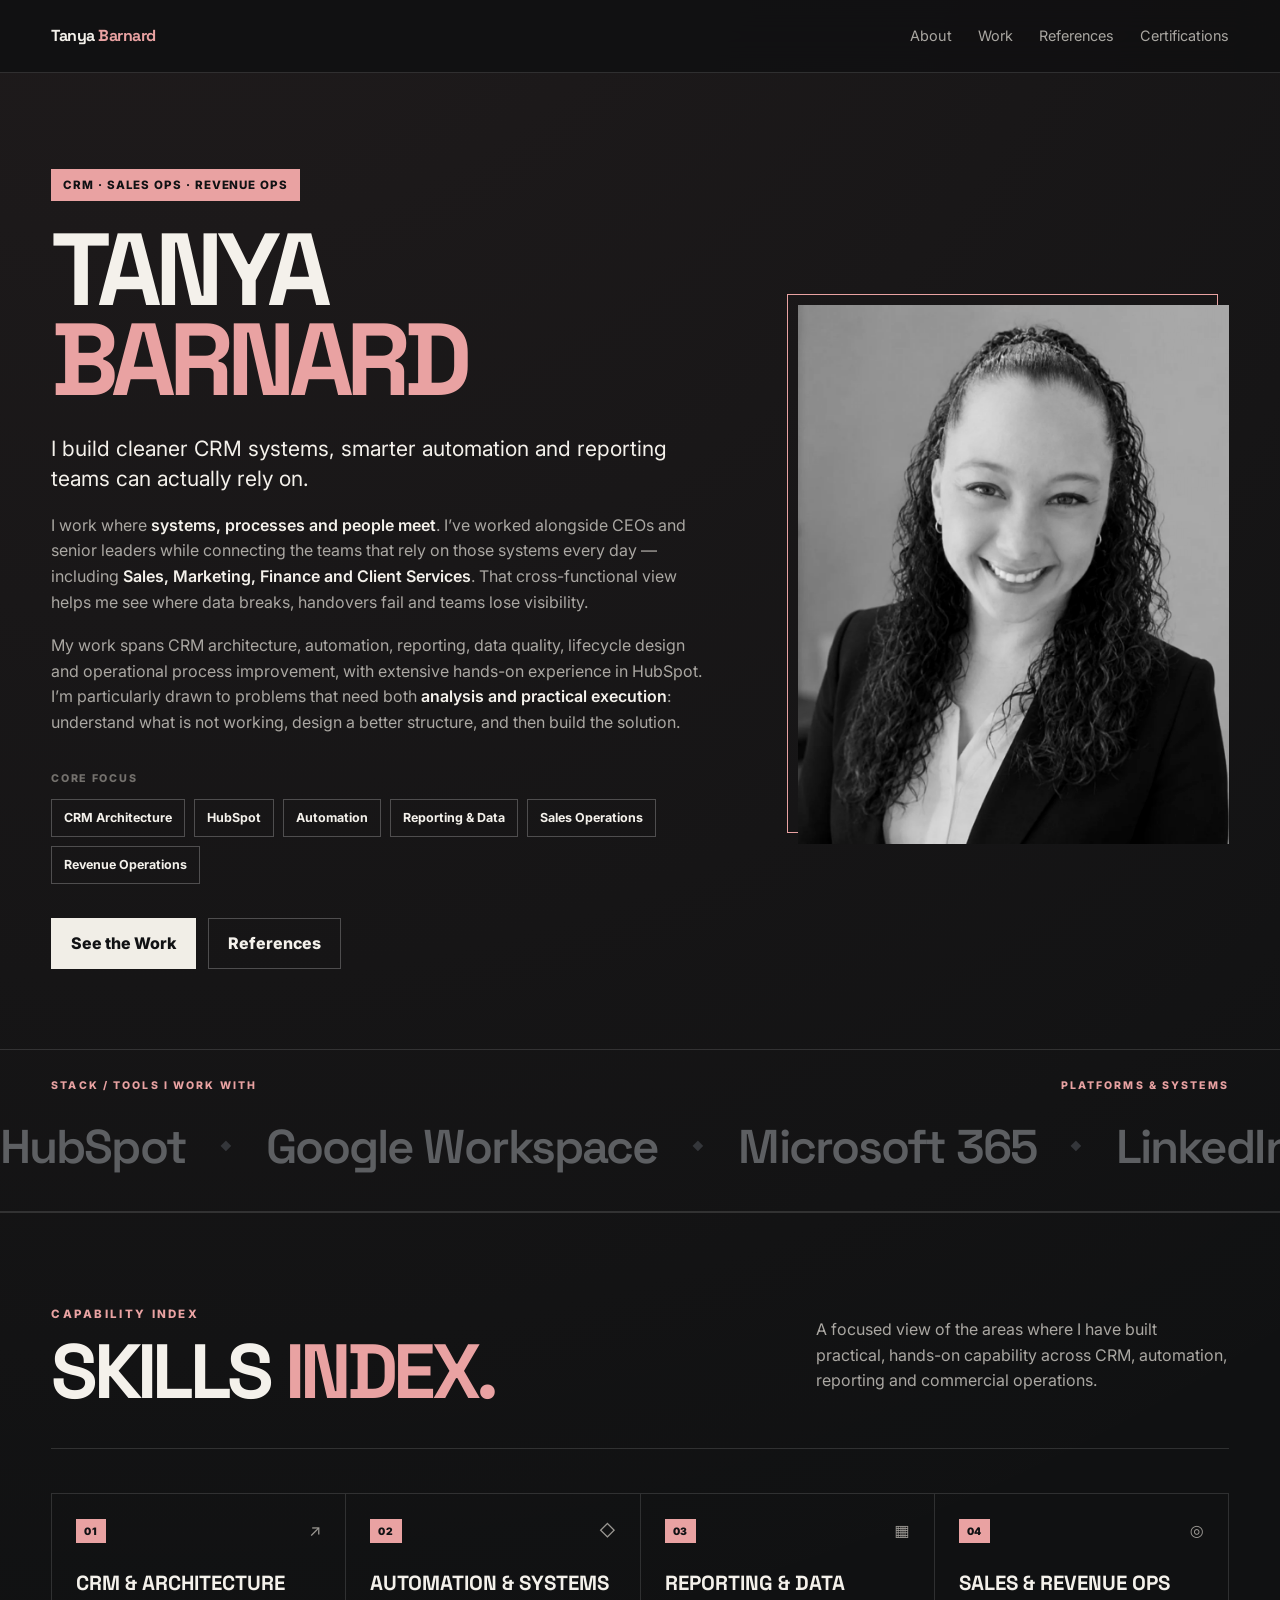
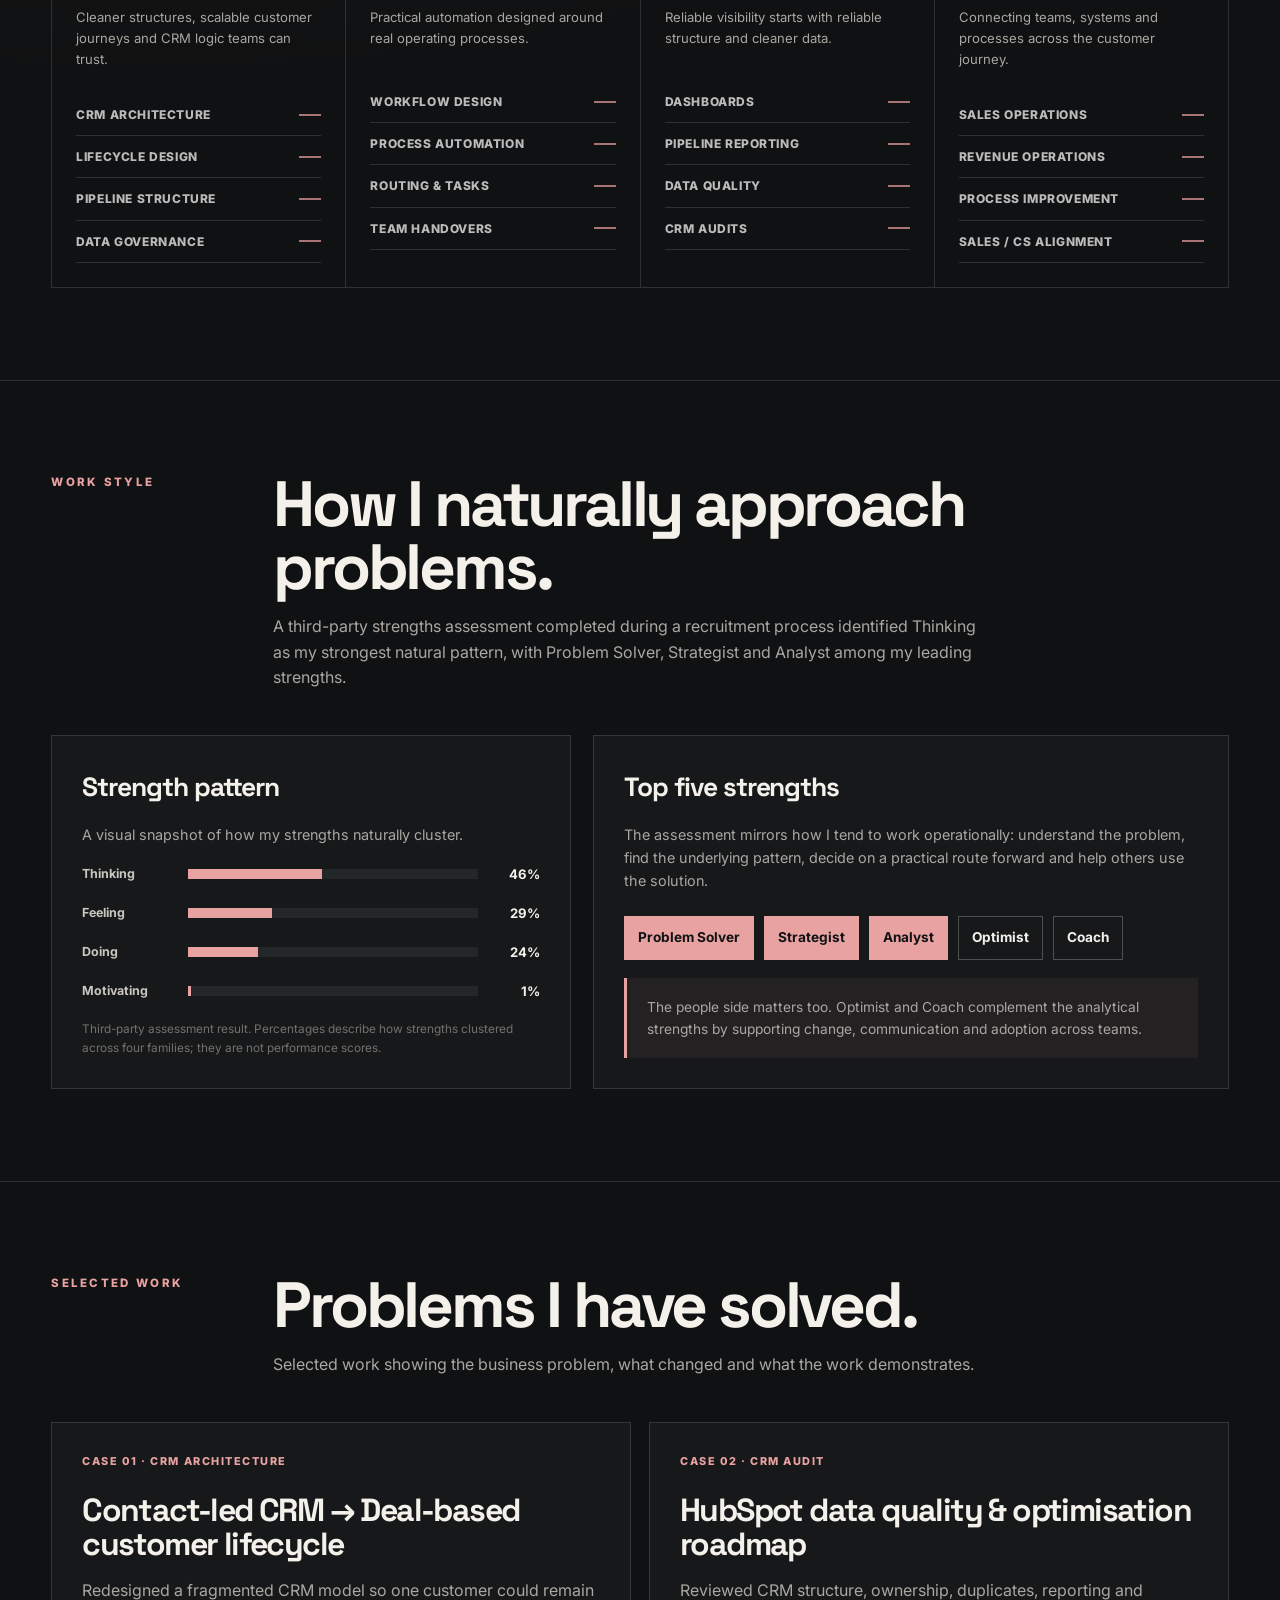
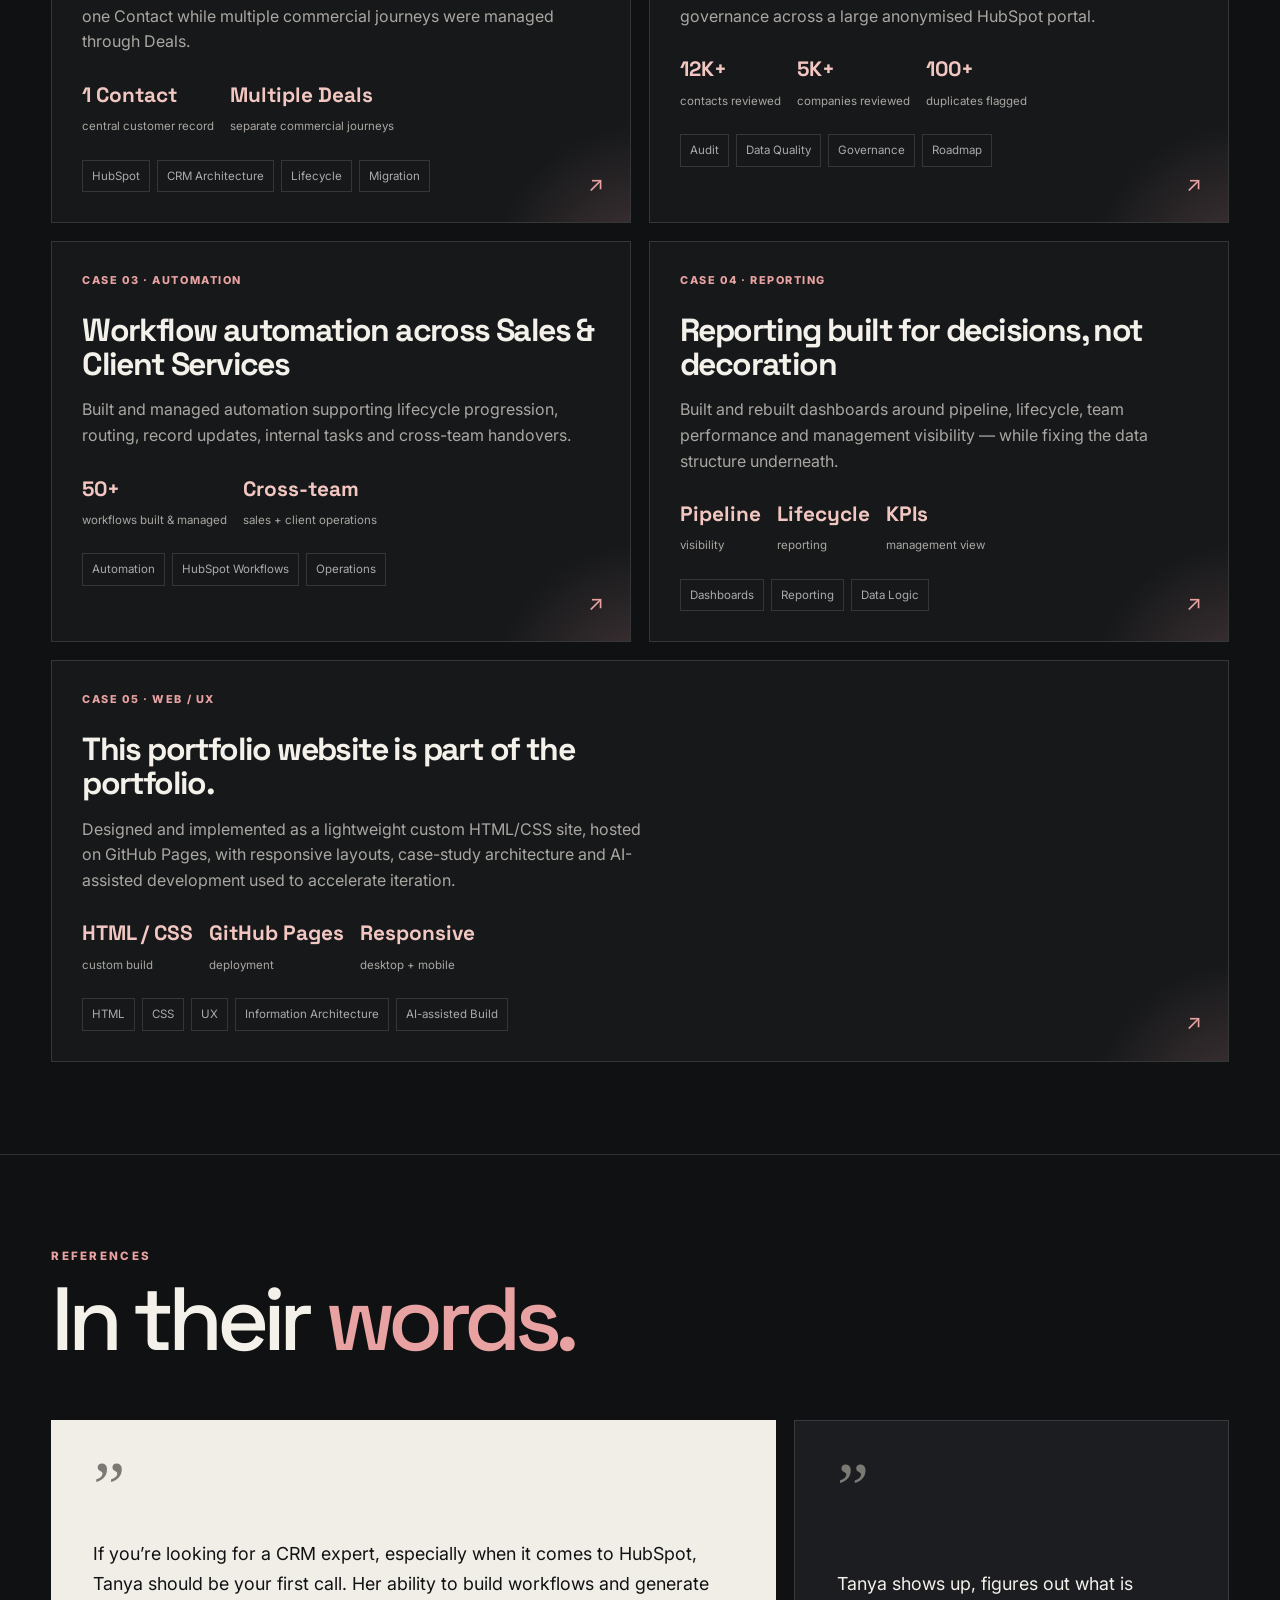
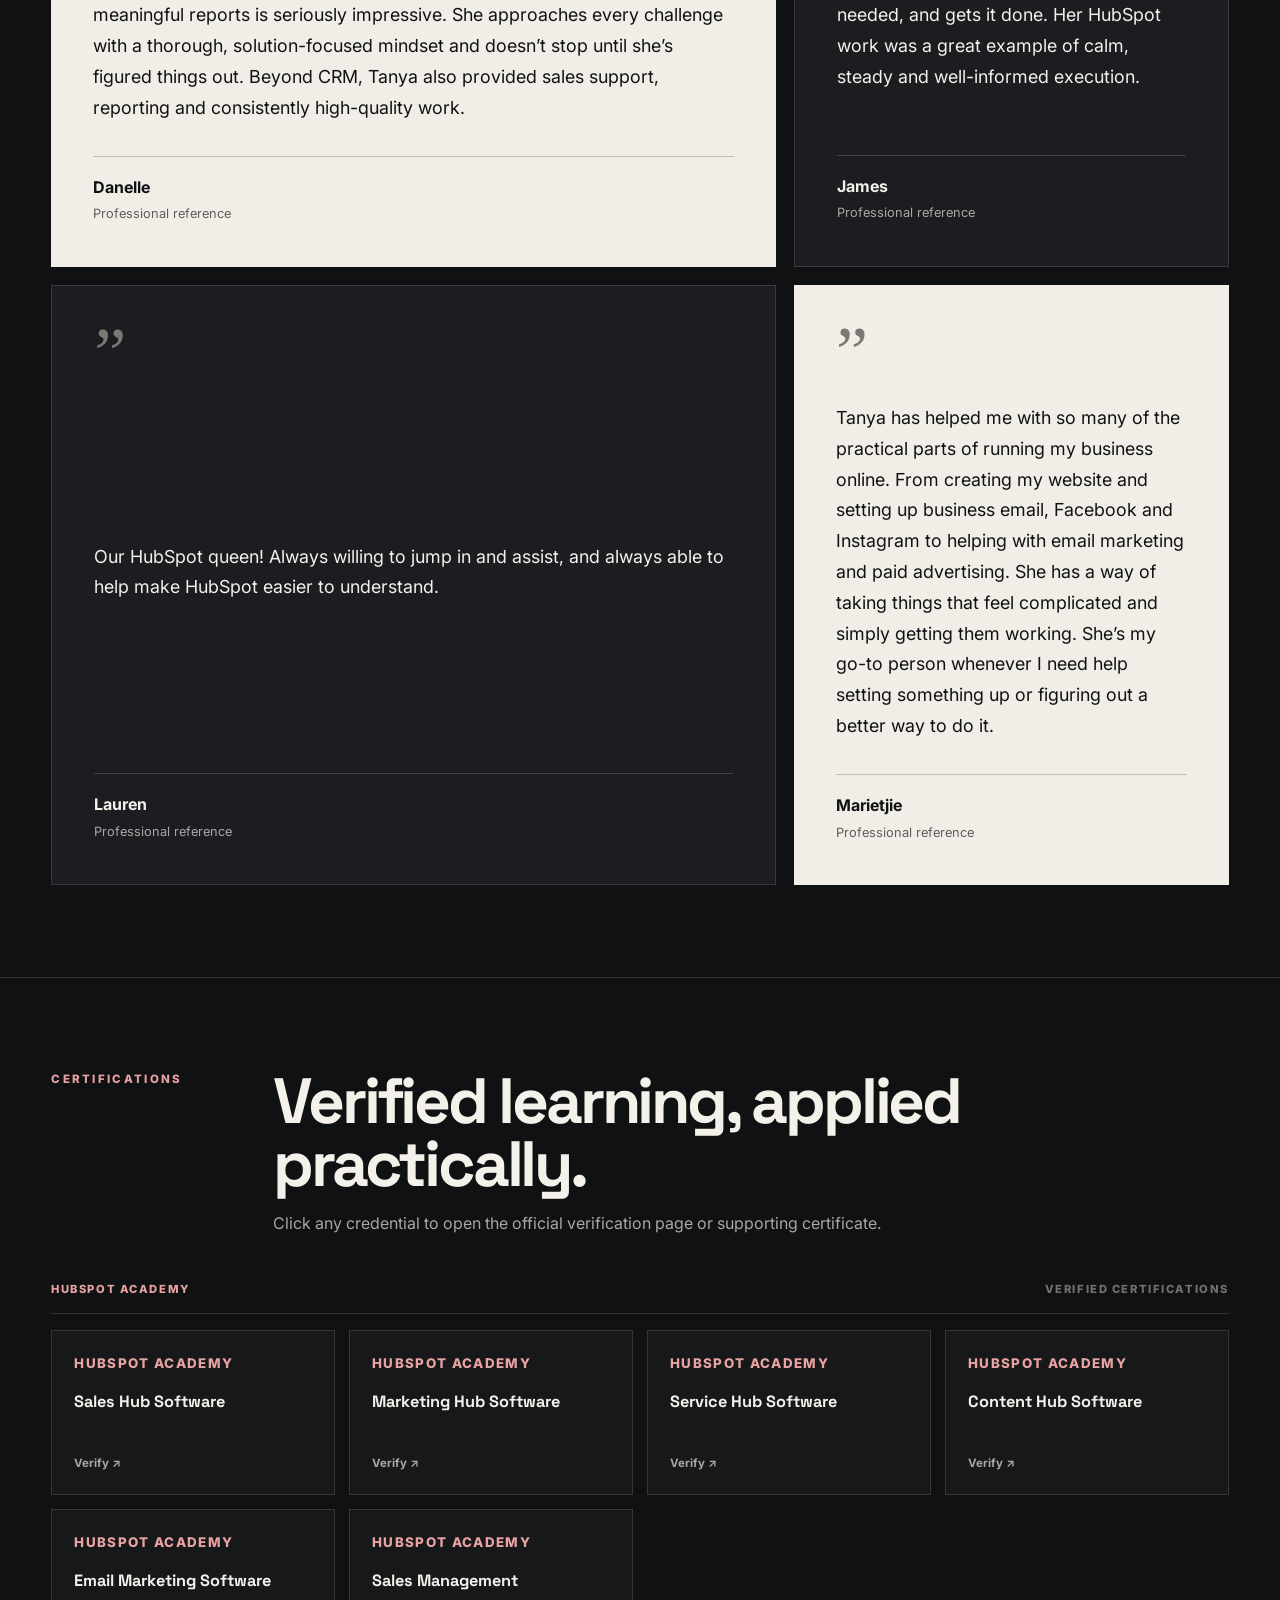
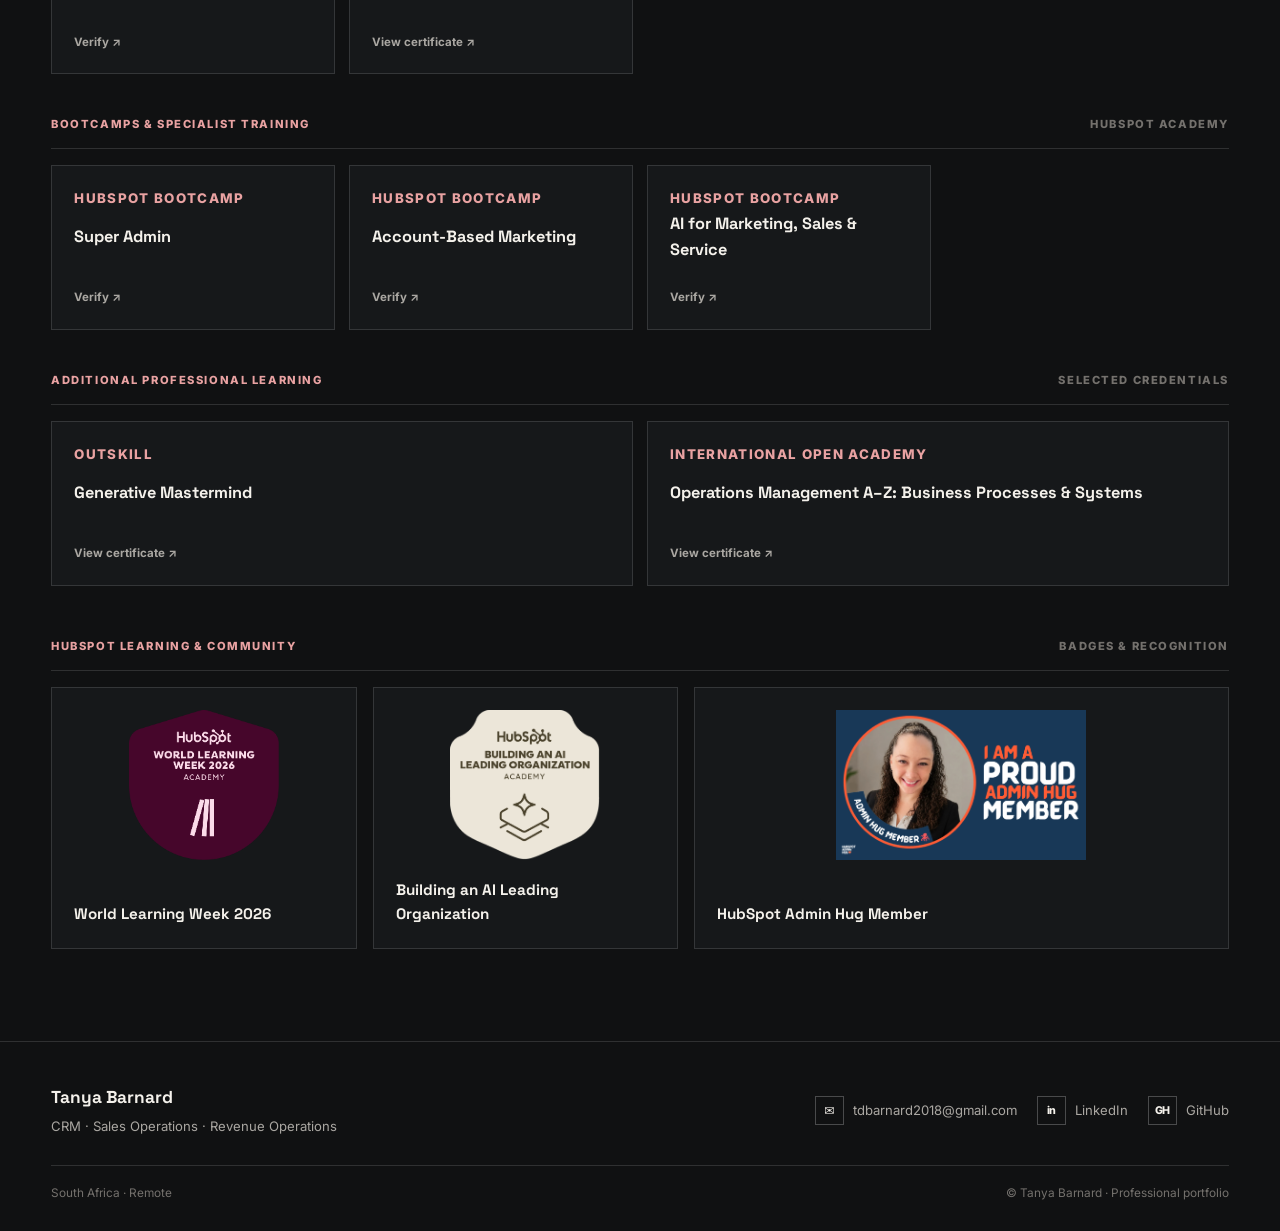
==== commit 4572fd6a: "Add files via upload" ====
--- a/index.html
+++ b/index.html
@@ -329,42 +329,126 @@
     <div class="section-head">
       <div class="eyebrow">Certifications</div>
       <div>
-        <h2>Learning applied practically.</h2>
-        <p>Selected completed HubSpot Academy credentials and specialist certifications.</p>
-      </div>
-    </div>
-
-    <div class="cert-grid">
-      <div class="cert"><small>HubSpot Academy</small><strong>Sales Hub Software</strong></div>
-      <div class="cert"><small>HubSpot Academy</small><strong>Marketing Hub Software</strong></div>
-      <div class="cert"><small>HubSpot Academy</small><strong>Service Hub Software</strong></div>
-      <div class="cert"><small>HubSpot Academy</small><strong>Content Hub Software</strong></div>
-      <div class="cert"><small>HubSpot Academy</small><strong>Email Marketing</strong></div>
-      <div class="cert"><small>HubSpot Academy</small><strong>Sales Management</strong></div>
-      <div class="cert"><small>HubSpot Academy</small><strong>Super Admin</strong></div>
-      <div class="cert"><small>HubSpot Academy</small><strong>Account-Based Marketing</strong></div>
-    </div>
-  </div>
-</section>
-
-<section class="contact-strip">
-  <div class="wrap contact-inner">
-    <div>
-      <div class="eyebrow" style="color:#5e5555">Contact</div>
-      <h2>Want the CV as well?</h2>
-    </div>
-    <div class="contact-links">
-      <a href="https://www.linkedin.com/in/tanya-barnard" target="_blank" rel="noopener">LinkedIn ↗</a>
-      <a href="https://github.com/tanya-barnard/portfolio" target="_blank" rel="noopener">GitHub ↗</a>
-      <a href="#certifications">View credentials ↑</a>
-    </div>
-  </div>
-</section>
-
-<footer class="footer">
-  <div class="wrap footer-row">
-    <span>© Tanya Barnard · Professional portfolio</span>
-    <span>South Africa · Remote</span>
+        <h2>Verified learning, applied practically.</h2>
+        <p>Click any credential to open the official verification page or supporting certificate.</p>
+      </div>
+    </div>
+
+    <div class="credential-group">
+      <div class="credential-group-head">
+        <span>HubSpot Academy</span>
+        <span>Verified certifications</span>
+      </div>
+
+      <div class="cert-grid">
+        <a class="cert" href="https://app-eu1.hubspot.com/academy/achievements/4m00dd4k/en/1/tanya-barnard/hubspot-sales-hub-software-certified" target="_blank" rel="noopener">
+          <small>HubSpot Academy</small><strong>Sales Hub Software</strong><span class="cert-link">Verify ↗</span>
+        </a>
+        <a class="cert" href="https://app-eu1.hubspot.com/academy/achievements/5y4d7st5/en/1/tanya-barnard/hubspot-marketing-hub-software-certified" target="_blank" rel="noopener">
+          <small>HubSpot Academy</small><strong>Marketing Hub Software</strong><span class="cert-link">Verify ↗</span>
+        </a>
+        <a class="cert" href="https://app-eu1.hubspot.com/academy/achievements/tychdjdq/en/1/tanya-barnard/service-hub-software-certified" target="_blank" rel="noopener">
+          <small>HubSpot Academy</small><strong>Service Hub Software</strong><span class="cert-link">Verify ↗</span>
+        </a>
+        <a class="cert" href="https://app-eu1.hubspot.com/academy/achievements/1gnlxxt9/en/1/tanya-barnard/content-hub-software-certified" target="_blank" rel="noopener">
+          <small>HubSpot Academy</small><strong>Content Hub Software</strong><span class="cert-link">Verify ↗</span>
+        </a>
+        <a class="cert" href="https://app-eu1.hubspot.com/academy/achievements/8sxlsvzp/en/1/tanya-barnard/email-marketing-software-certified" target="_blank" rel="noopener">
+          <small>HubSpot Academy</small><strong>Email Marketing Software</strong><span class="cert-link">Verify ↗</span>
+        </a>
+        <a class="cert" href="https://docs.google.com/document/d/1V2h5nnTpbKKva4eUDnTClZ7YfQxBuHwMw5ANaZvOe70/edit?usp=sharing" target="_blank" rel="noopener">
+          <small>HubSpot Academy</small><strong>Sales Management</strong><span class="cert-link">View certificate ↗</span>
+        </a>
+      </div>
+    </div>
+
+    <div class="credential-group">
+      <div class="credential-group-head">
+        <span>Bootcamps & Specialist Training</span>
+        <span>HubSpot Academy</span>
+      </div>
+
+      <div class="cert-grid">
+        <a class="cert" href="https://app-eu1.hubspot.com/academy/achievements/n4mtv117/en/1/tanya-barnard/certificate-of-completion" target="_blank" rel="noopener">
+          <small>HubSpot Bootcamp</small><strong>Super Admin</strong><span class="cert-link">Verify ↗</span>
+        </a>
+        <a class="cert" href="https://app-eu1.hubspot.com/academy/achievements/nqs9n9tk/en/1/tanya-barnard/certificate-of-completion" target="_blank" rel="noopener">
+          <small>HubSpot Bootcamp</small><strong>Account-Based Marketing</strong><span class="cert-link">Verify ↗</span>
+        </a>
+        <a class="cert" href="https://app-eu1.hubspot.com/academy/achievements/bgcnlk2g/en/1/tanya-barnard/certificate-of-completion" target="_blank" rel="noopener">
+          <small>HubSpot Bootcamp</small><strong>AI for Marketing, Sales &amp; Service</strong><span class="cert-link">Verify ↗</span>
+        </a>
+      </div>
+    </div>
+
+    <div class="credential-group">
+      <div class="credential-group-head">
+        <span>Additional Professional Learning</span>
+        <span>Selected credentials</span>
+      </div>
+
+      <div class="cert-grid cert-grid-small">
+        <a class="cert" href="https://docs.google.com/document/d/1u37XjxV8BMph6cyuQlQZPHRDgK3ZwkwRqFz3bECjYr4/edit?usp=sharing" target="_blank" rel="noopener">
+          <small>Outskill</small><strong>Generative Mastermind</strong><span class="cert-link">View certificate ↗</span>
+        </a>
+        <a class="cert" href="https://docs.google.com/document/d/1HWTwlJWfNXL_pGxopfJ1izkuipWS7YfIk41LmtQ_vFA/edit?usp=sharing" target="_blank" rel="noopener">
+          <small>International Open Academy</small><strong>Operations Management A–Z: Business Processes &amp; Systems</strong><span class="cert-link">View certificate ↗</span>
+        </a>
+      </div>
+    </div>
+
+    <div class="badge-section">
+      <div class="credential-group-head">
+        <span>HubSpot Learning &amp; Community</span>
+        <span>Badges &amp; recognition</span>
+      </div>
+
+      <div class="badge-grid">
+        <div class="badge-card">
+          <img src="assets/hubspot-world-learning-week-2026.png" alt="HubSpot World Learning Week 2026 badge">
+          <strong>World Learning Week 2026</strong>
+        </div>
+        <div class="badge-card">
+          <img src="assets/hubspot-ai-leading-organization.png" alt="HubSpot Building an AI Leading Organization badge">
+          <strong>Building an AI Leading Organization</strong>
+        </div>
+        <div class="badge-card badge-card-wide">
+          <img src="assets/hubspot-admin-hug.png" alt="HubSpot Admin Hug member badge">
+          <strong>HubSpot Admin Hug Member</strong>
+        </div>
+      </div>
+    </div>
+  </div>
+</section>
+
+<footer class="footer footer-contact">
+  <div class="wrap">
+    <div class="footer-top">
+      <div class="footer-identity">
+        <strong>Tanya Barnard</strong>
+        <span>CRM · Sales Operations · Revenue Operations</span>
+      </div>
+
+      <div class="footer-socials">
+        <a href="mailto:tdbarnard2018@gmail.com" aria-label="Email Tanya Barnard">
+          <span class="footer-icon" aria-hidden="true">✉</span>
+          <span>tdbarnard2018@gmail.com</span>
+        </a>
+        <a href="https://www.linkedin.com/in/tanya-barnard" target="_blank" rel="noopener" aria-label="Tanya Barnard on LinkedIn">
+          <span class="footer-icon footer-icon-text" aria-hidden="true">in</span>
+          <span>LinkedIn</span>
+        </a>
+        <a href="https://github.com/tanya-barnard" target="_blank" rel="noopener" aria-label="Tanya Barnard on GitHub">
+          <span class="footer-icon footer-icon-text" aria-hidden="true">GH</span>
+          <span>GitHub</span>
+        </a>
+      </div>
+    </div>
+
+    <div class="footer-bottom">
+      <span>South Africa · Remote</span>
+      <span>© Tanya Barnard · Professional portfolio</span>
+    </div>
   </div>
 </footer>
 
--- a/style.css
+++ b/style.css
@@ -321,3 +321,61 @@
   .hero h1{font-size:4.2rem}
   .ref-card{padding:30px}
 }
+
+
+/* VERIFIED CREDENTIALS */
+.credential-group{margin-top:42px}
+.credential-group-head{
+  display:flex;justify-content:space-between;gap:24px;padding-bottom:14px;margin-bottom:16px;
+  border-bottom:1px solid var(--line);font-size:.7rem;font-weight:800;letter-spacing:.14em;
+  text-transform:uppercase;color:var(--accent)
+}
+.credential-group-head span:last-child{color:var(--subtle)}
+.cert{
+  position:relative;min-height:165px;padding:22px;border:1px solid var(--line);
+  background:var(--panel);display:flex;flex-direction:column;justify-content:space-between;
+  transition:transform .22s ease,border-color .22s ease,background .22s ease
+}
+.cert:hover{border-color:rgba(233,162,162,.55);background:var(--panel-2);transform:translateY(-4px)}
+.cert small{color:var(--accent);font-weight:800;letter-spacing:.1em;text-transform:uppercase}
+.cert strong{font-family:"Space Grotesk","Inter",sans-serif;font-size:1.02rem;padding-right:22px}
+.cert-link{margin-top:24px;color:var(--muted);font-size:.72rem;font-weight:700}
+.cert-grid-small{grid-template-columns:repeat(2,1fr)}
+
+/* BADGES */
+.badge-section{margin-top:52px}
+.badge-grid{display:grid;grid-template-columns:.8fr .8fr 1.4fr;gap:16px}
+.badge-card{
+  min-height:230px;border:1px solid var(--line);background:var(--panel);padding:22px;
+  display:flex;flex-direction:column;justify-content:space-between
+}
+.badge-card img{width:100%;height:150px;object-fit:contain;margin-bottom:18px}
+.badge-card strong{font-family:"Space Grotesk","Inter",sans-serif;font-size:.95rem}
+
+/* CONTACT FOOTER */
+.footer-contact{padding:42px 0 28px;background:var(--bg);border-top:1px solid var(--line)}
+.footer-top{display:grid;grid-template-columns:1fr auto;gap:30px;align-items:center}
+.footer-identity{display:flex;flex-direction:column}
+.footer-identity strong{font-family:"Space Grotesk","Inter",sans-serif;font-size:1.08rem;color:var(--text)}
+.footer-identity span{margin-top:4px;color:var(--muted);font-size:.82rem}
+.footer-socials{display:flex;flex-wrap:wrap;gap:20px}
+.footer-socials a{display:inline-flex;align-items:center;gap:9px;color:var(--muted);font-size:.82rem;transition:color .2s ease}
+.footer-socials a:hover{color:var(--text)}
+.footer-icon{
+  display:inline-flex;width:29px;height:29px;align-items:center;justify-content:center;
+  border:1px solid var(--line-strong);color:var(--text);font-size:.78rem;font-weight:800
+}
+.footer-icon-text{font-size:.67rem;letter-spacing:-.02em}
+.footer-bottom{
+  display:flex;justify-content:space-between;gap:20px;margin-top:28px;padding-top:18px;
+  border-top:1px solid var(--line);color:var(--subtle);font-size:.74rem
+}
+
+@media(max-width:800px){
+  .credential-group-head{flex-direction:column;gap:5px}
+  .cert-grid-small{grid-template-columns:1fr}
+  .badge-grid{grid-template-columns:1fr}
+  .footer-top{grid-template-columns:1fr}
+  .footer-socials{flex-direction:column;gap:12px}
+  .footer-bottom{flex-direction:column;gap:6px}
+}
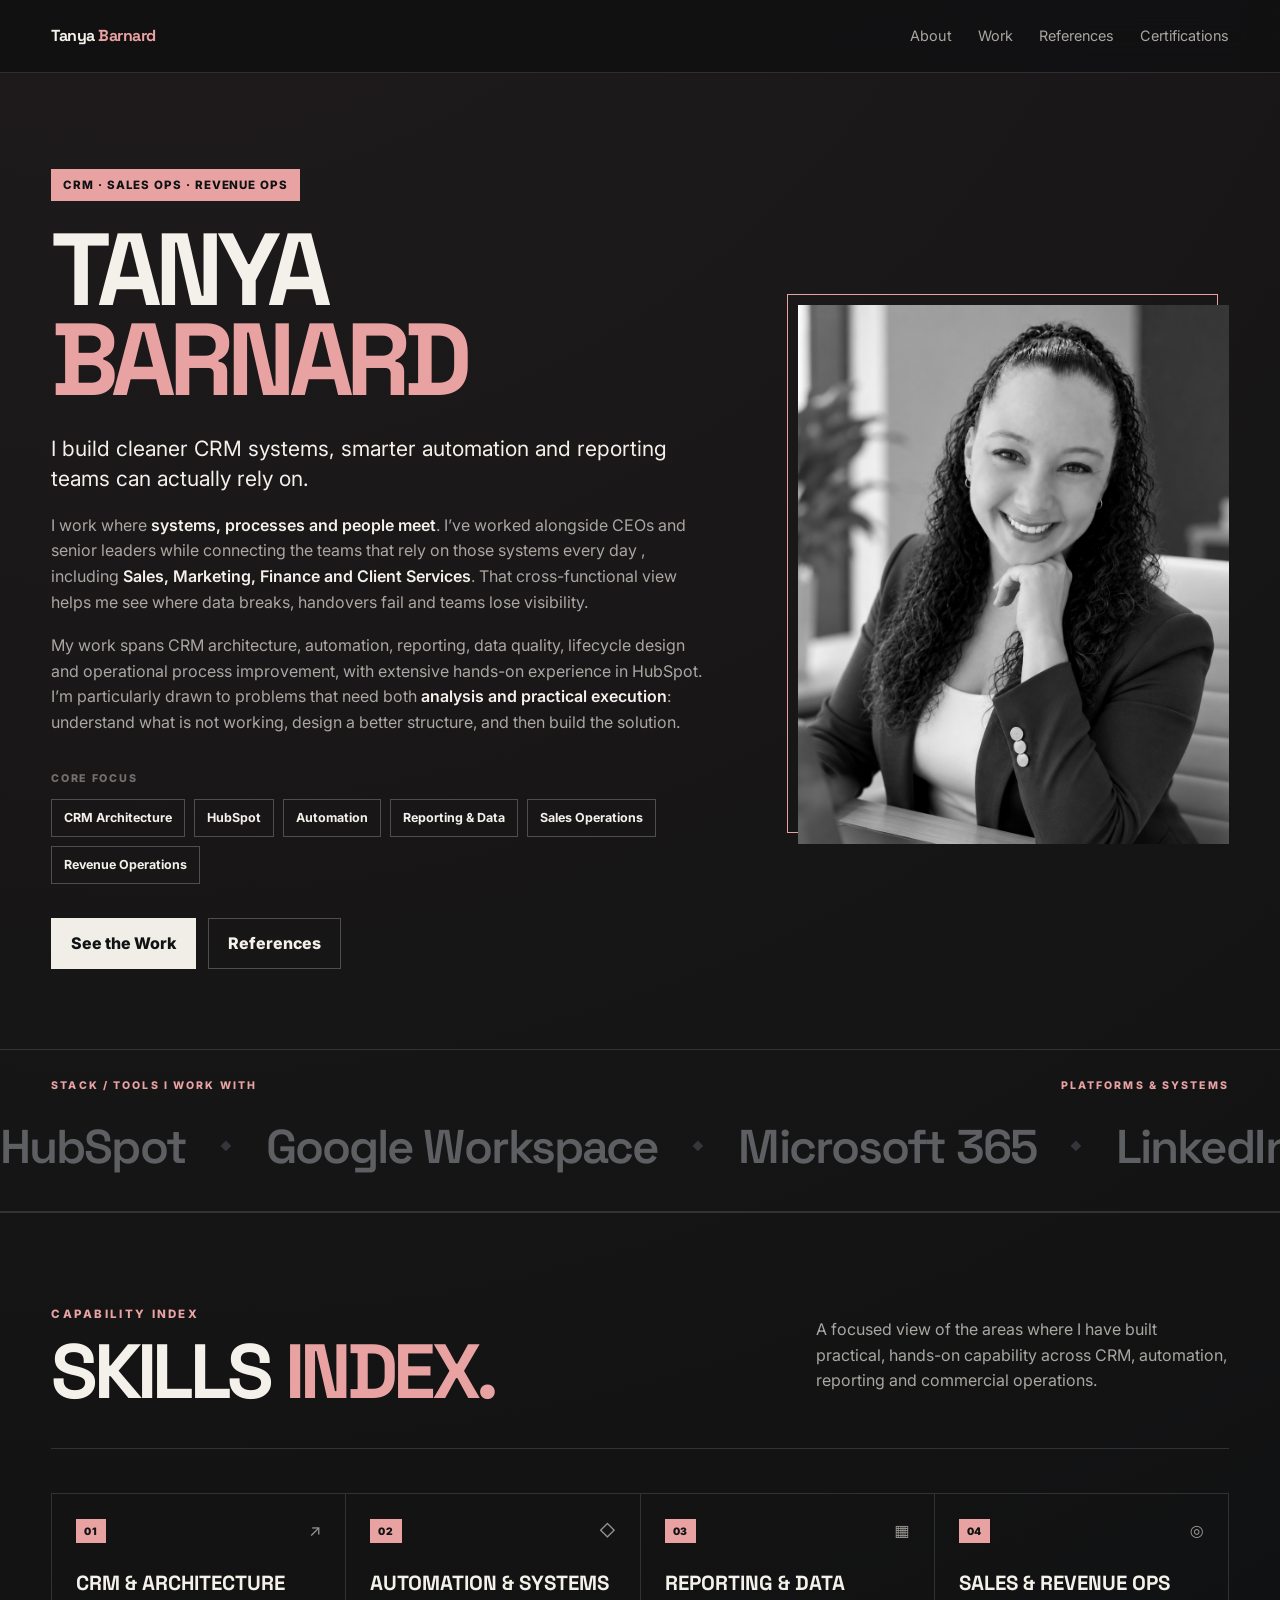
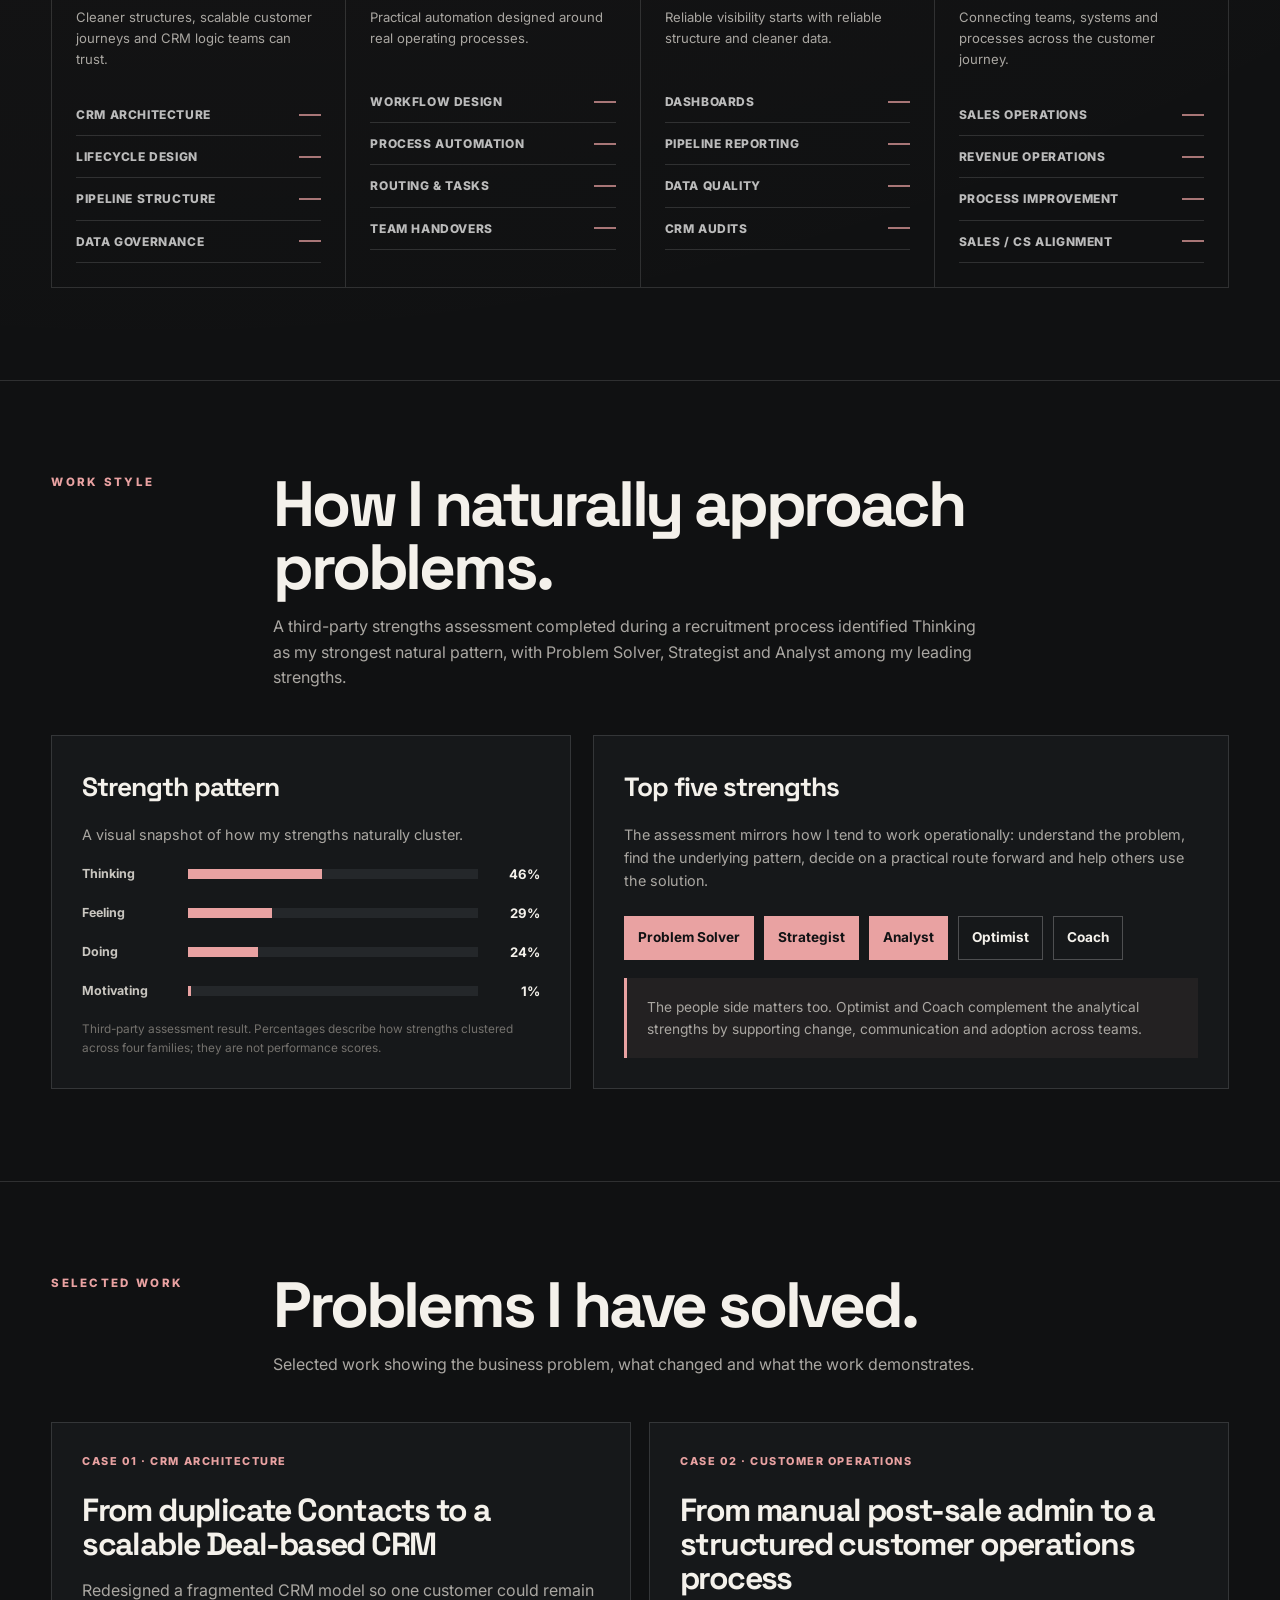
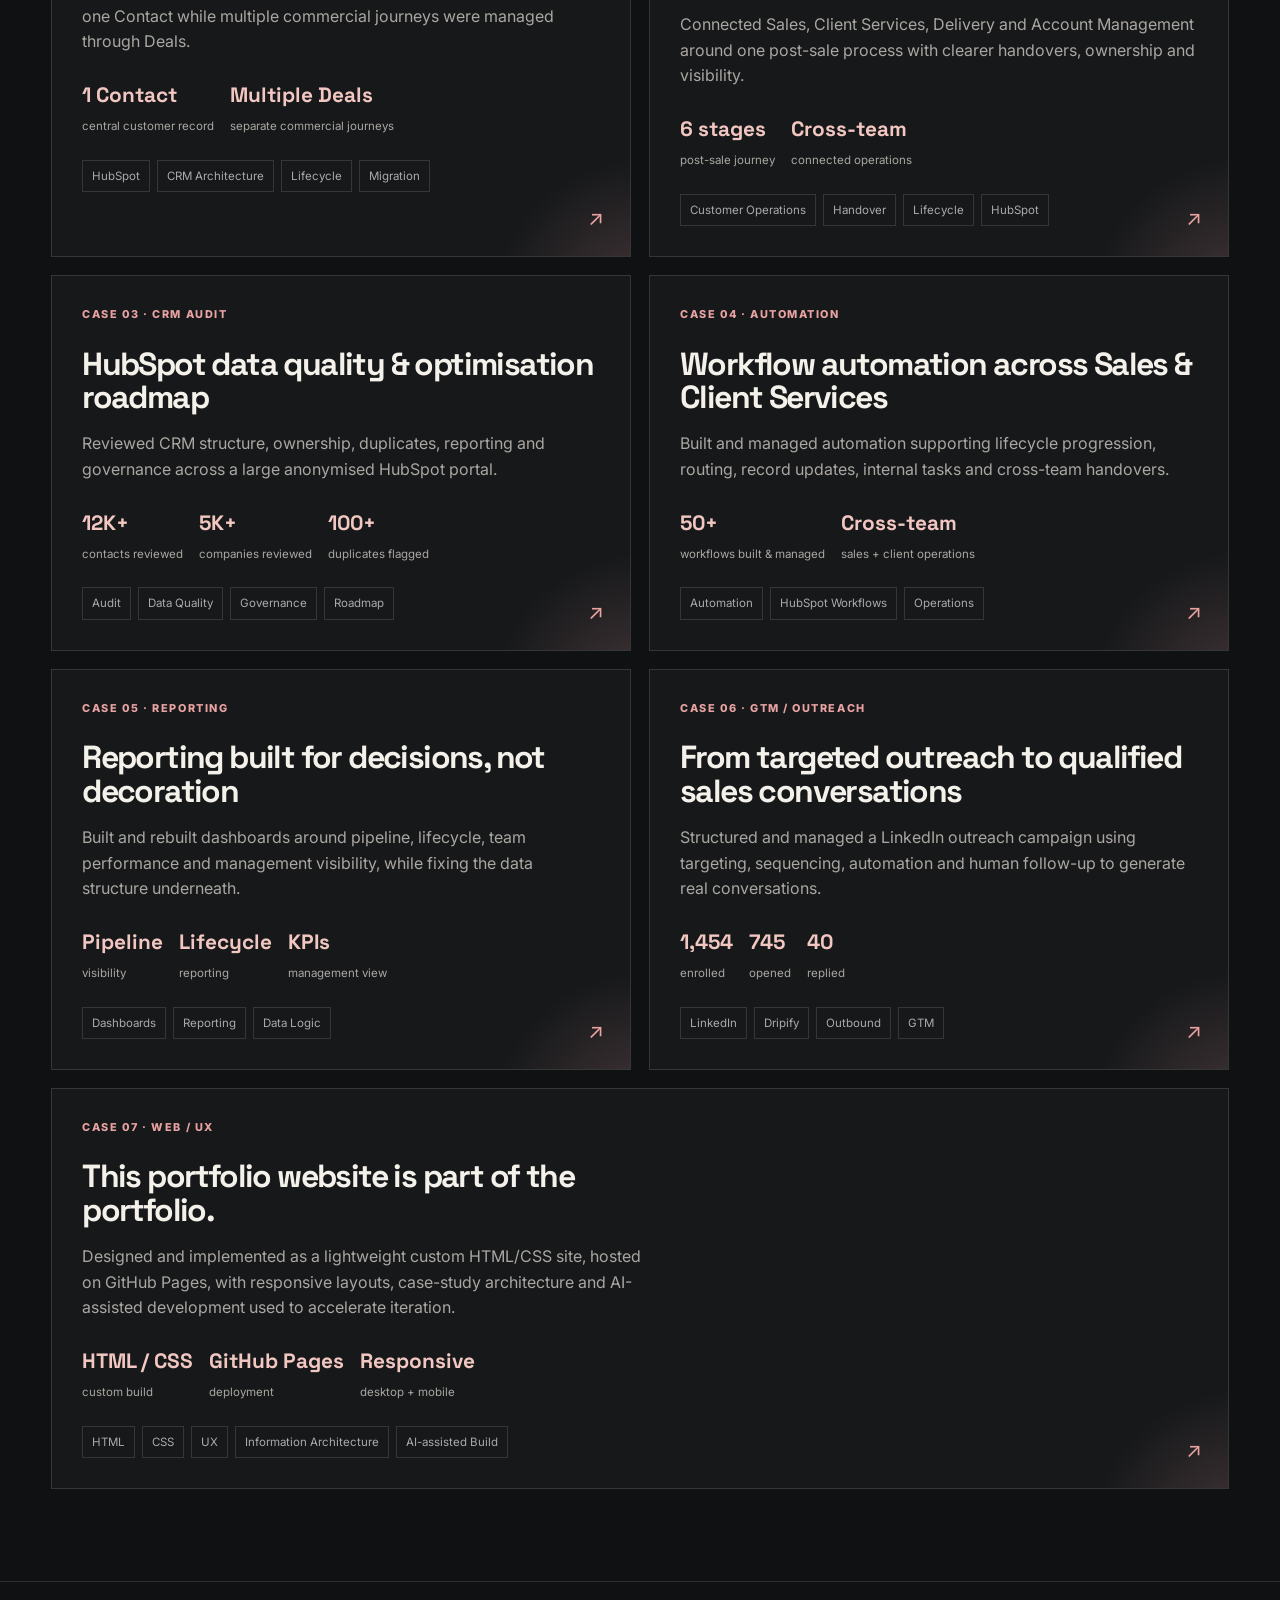
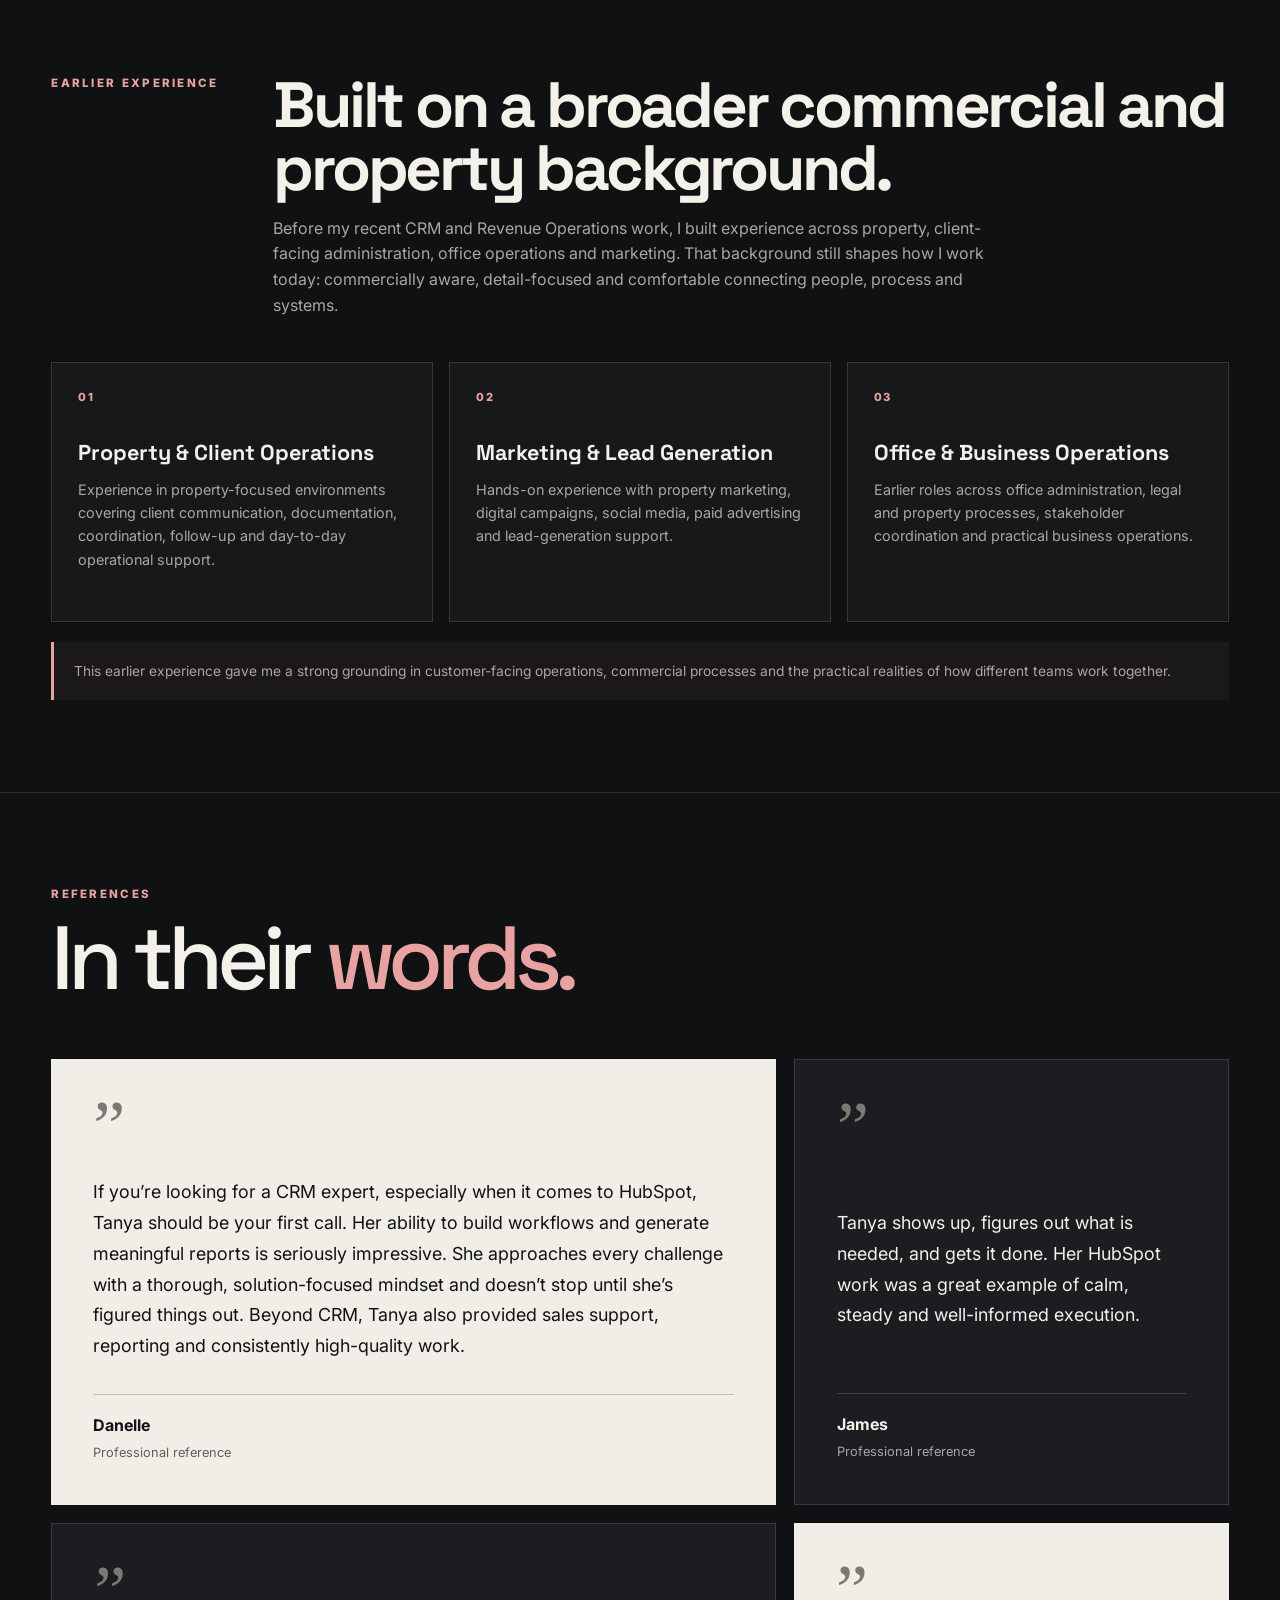
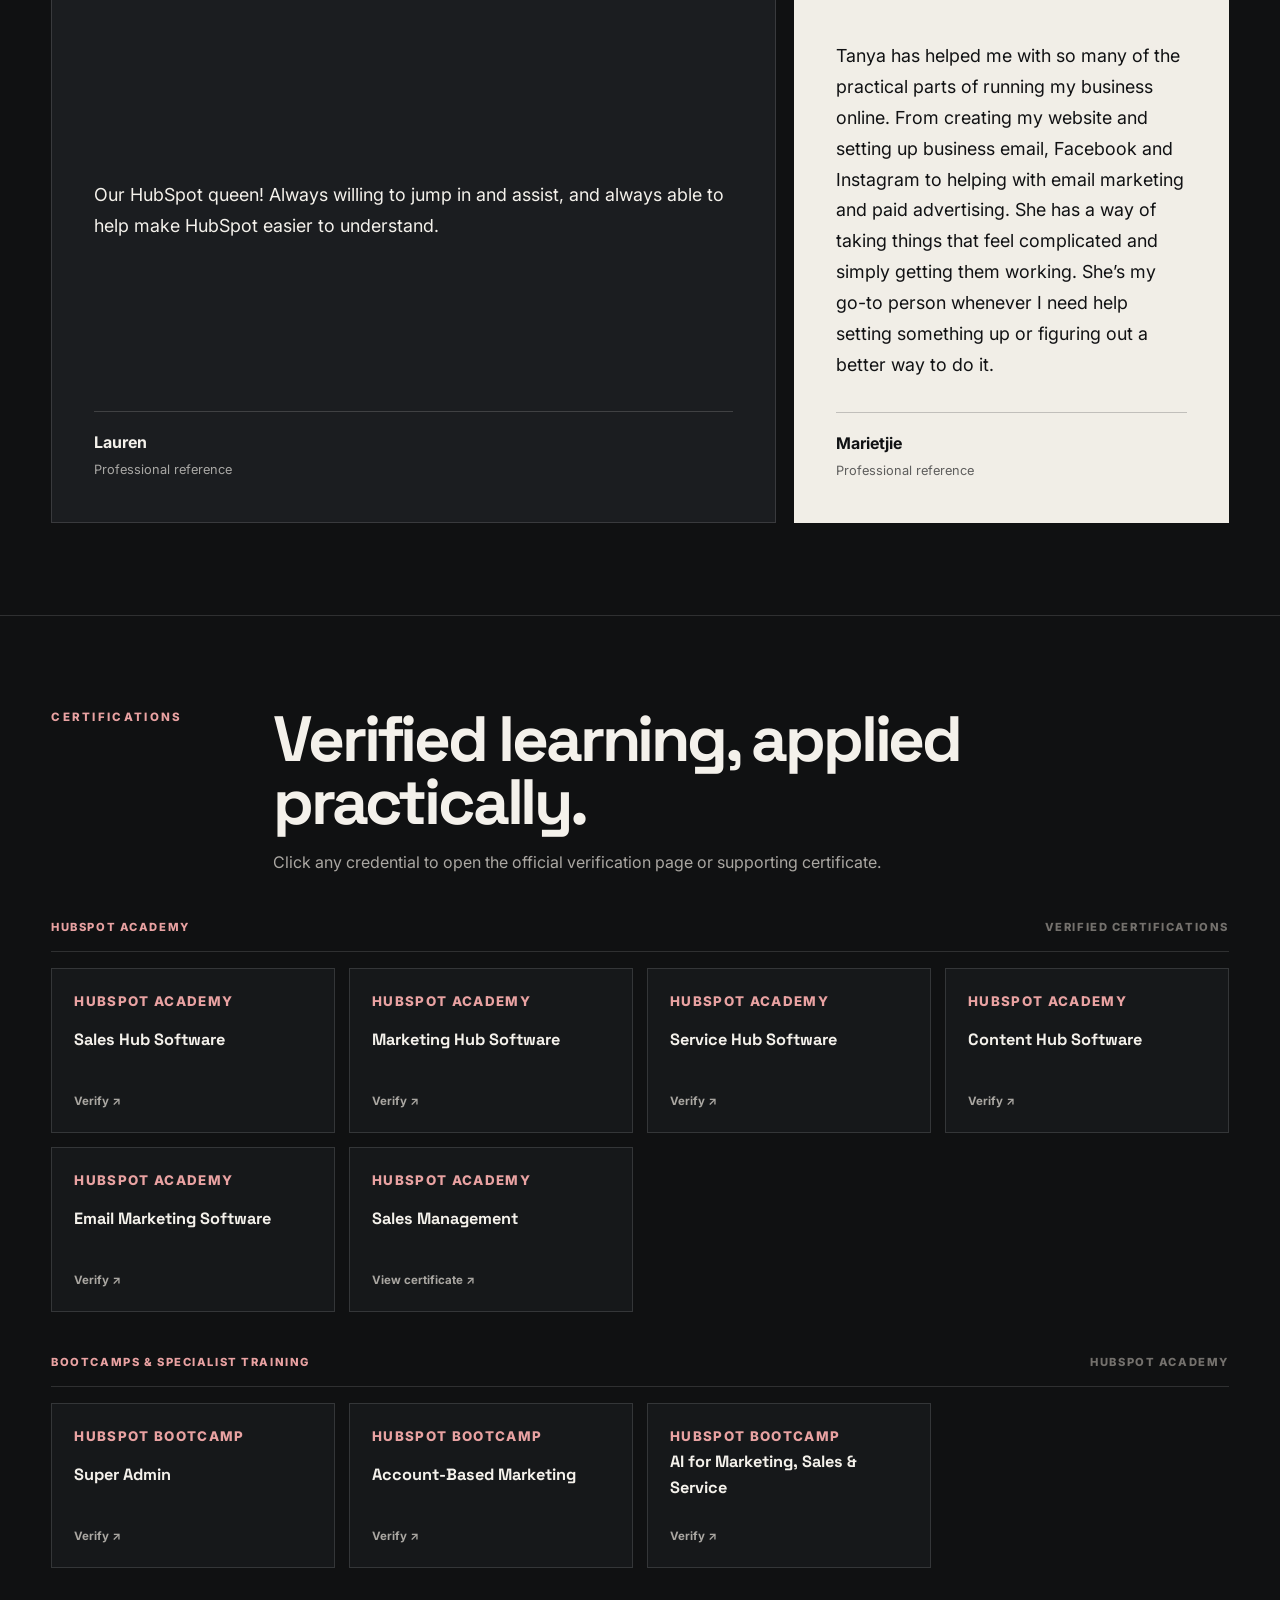
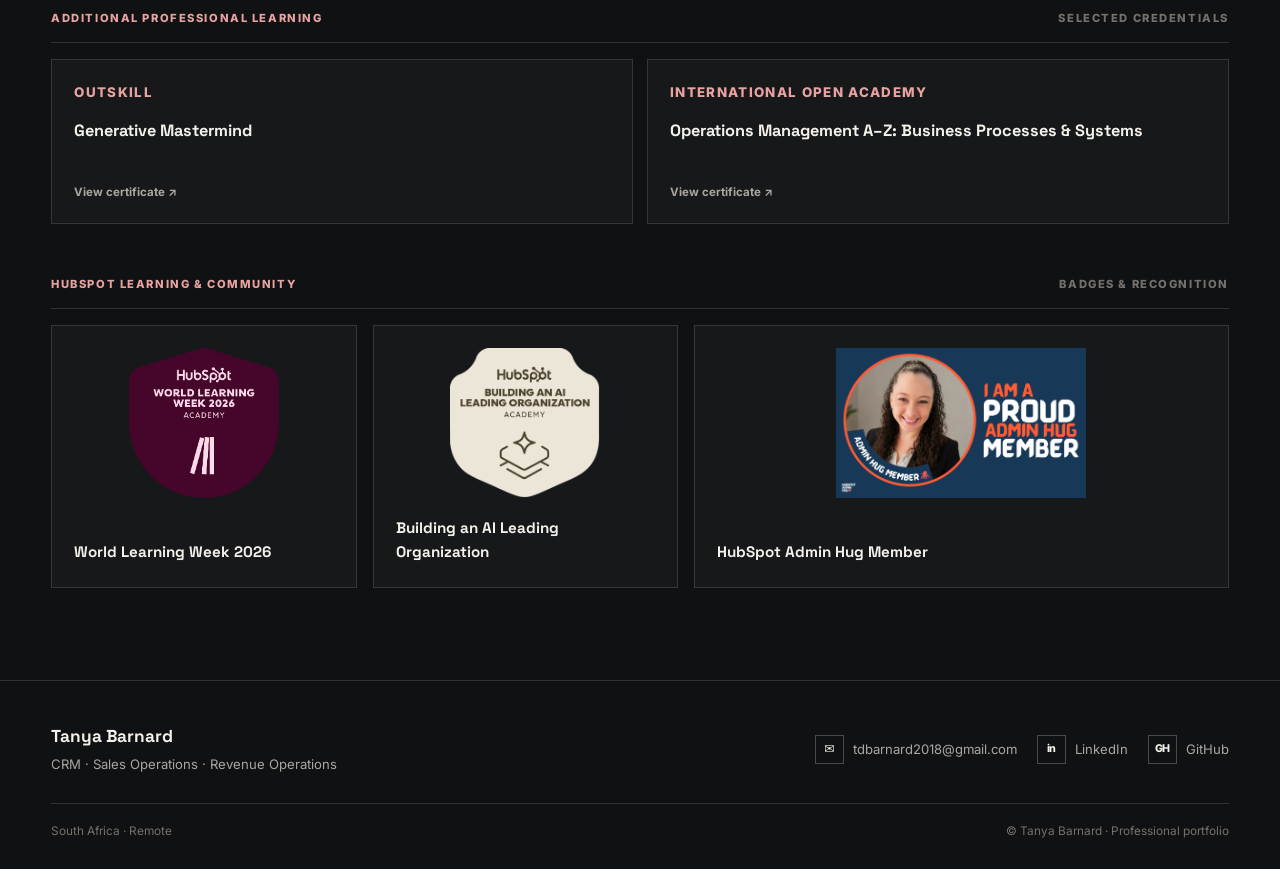
==== commit c754d0ff: "Add files via upload" ====
--- a/index.html
+++ b/index.html
@@ -32,7 +32,7 @@
       </p>
 
       <p class="hero-about">
-        I work where <strong>systems, processes and people meet</strong>. I’ve worked alongside CEOs and senior leaders while connecting the teams that rely on those systems every day — including <strong>Sales, Marketing, Finance and Client Services</strong>. That cross-functional view helps me see where data breaks, handovers fail and teams lose visibility.
+        I work where <strong>systems, processes and people meet</strong>. I’ve worked alongside CEOs and senior leaders while connecting the teams that rely on those systems every day , including <strong>Sales, Marketing, Finance and Client Services</strong>. That cross-functional view helps me see where data breaks, handovers fail and teams lose visibility.
       </p>
 
       <p class="hero-about">
@@ -56,7 +56,7 @@
     </div>
 
     <div class="photo-frame">
-      <img class="hero-photo" src="assets/tanya-profile.webp" alt="Tanya Barnard">
+      <img class="hero-photo" src="assets/tanya-profile-2.png" alt="Tanya Barnard">
     </div>
   </div>
 </header>
@@ -227,7 +227,7 @@
     <div class="project-grid">
       <a class="project-card" href="cases/crm-redesign.html">
         <div class="project-meta">Case 01 · CRM Architecture</div>
-        <h3>Contact-led CRM → Deal-based customer lifecycle</h3>
+        <h3>From duplicate Contacts to a scalable Deal-based CRM</h3>
         <p>Redesigned a fragmented CRM model so one customer could remain one Contact while multiple commercial journeys were managed through Deals.</p>
         <div class="project-metrics">
           <div><strong>1 Contact</strong><span>central customer record</span></div>
@@ -237,8 +237,20 @@
         <div class="project-arrow">↗</div>
       </a>
 
+      <a class="project-card" href="cases/customer-operations.html">
+        <div class="project-meta">Case 02 · Customer Operations</div>
+        <h3>From manual post-sale admin to a structured customer operations process</h3>
+        <p>Connected Sales, Client Services, Delivery and Account Management around one post-sale process with clearer handovers, ownership and visibility.</p>
+        <div class="project-metrics">
+          <div><strong>6 stages</strong><span>post-sale journey</span></div>
+          <div><strong>Cross-team</strong><span>connected operations</span></div>
+        </div>
+        <div class="tags"><span>Customer Operations</span><span>Handover</span><span>Lifecycle</span><span>HubSpot</span></div>
+        <div class="project-arrow">↗</div>
+      </a>
+
       <a class="project-card" href="cases/crm-audit.html">
-        <div class="project-meta">Case 02 · CRM Audit</div>
+        <div class="project-meta">Case 03 · CRM Audit</div>
         <h3>HubSpot data quality & optimisation roadmap</h3>
         <p>Reviewed CRM structure, ownership, duplicates, reporting and governance across a large anonymised HubSpot portal.</p>
         <div class="project-metrics">
@@ -251,7 +263,7 @@
       </a>
 
       <a class="project-card" href="cases/workflow-automation.html">
-        <div class="project-meta">Case 03 · Automation</div>
+        <div class="project-meta">Case 04 · Automation</div>
         <h3>Workflow automation across Sales & Client Services</h3>
         <p>Built and managed automation supporting lifecycle progression, routing, record updates, internal tasks and cross-team handovers.</p>
         <div class="project-metrics">
@@ -263,9 +275,9 @@
       </a>
 
       <a class="project-card" href="cases/reporting.html">
-        <div class="project-meta">Case 04 · Reporting</div>
+        <div class="project-meta">Case 05 · Reporting</div>
         <h3>Reporting built for decisions, not decoration</h3>
-        <p>Built and rebuilt dashboards around pipeline, lifecycle, team performance and management visibility — while fixing the data structure underneath.</p>
+        <p>Built and rebuilt dashboards around pipeline, lifecycle, team performance and management visibility, while fixing the data structure underneath.</p>
         <div class="project-metrics">
           <div><strong>Pipeline</strong><span>visibility</span></div>
           <div><strong>Lifecycle</strong><span>reporting</span></div>
@@ -275,8 +287,21 @@
         <div class="project-arrow">↗</div>
       </a>
 
+      <a class="project-card" href="cases/outreach.html">
+        <div class="project-meta">Case 06 · GTM / Outreach</div>
+        <h3>From targeted outreach to qualified sales conversations</h3>
+        <p>Structured and managed a LinkedIn outreach campaign using targeting, sequencing, automation and human follow-up to generate real conversations.</p>
+        <div class="project-metrics">
+          <div><strong>1,454</strong><span>enrolled</span></div>
+          <div><strong>745</strong><span>opened</span></div>
+          <div><strong>40</strong><span>replied</span></div>
+        </div>
+        <div class="tags"><span>LinkedIn</span><span>Dripify</span><span>Outbound</span><span>GTM</span></div>
+        <div class="project-arrow">↗</div>
+      </a>
+
       <a class="project-card wide" href="cases/portfolio-site.html">
-        <div class="project-meta">Case 05 · Web / UX</div>
+        <div class="project-meta">Case 07 · Web / UX</div>
         <h3>This portfolio website is part of the portfolio.</h3>
         <p>Designed and implemented as a lightweight custom HTML/CSS site, hosted on GitHub Pages, with responsive layouts, case-study architecture and AI-assisted development used to accelerate iteration.</p>
         <div class="project-metrics">
@@ -287,6 +312,50 @@
         <div class="tags"><span>HTML</span><span>CSS</span><span>UX</span><span>Information Architecture</span><span>AI-assisted Build</span></div>
         <div class="project-arrow">↗</div>
       </a>
+    </div>
+  </div>
+</section>
+
+<section class="section" id="earlier-experience">
+  <div class="wrap">
+    <div class="section-head">
+      <div class="eyebrow">Earlier experience</div>
+      <div>
+        <h2>Built on a broader commercial and property background.</h2>
+        <p>
+          Before my recent CRM and Revenue Operations work, I built experience across property, client-facing administration, office operations and marketing. That background still shapes how I work today: commercially aware, detail-focused and comfortable connecting people, process and systems.
+        </p>
+      </div>
+    </div>
+
+    <div class="background-grid">
+      <article class="background-card">
+        <div class="background-number">01</div>
+        <h3>Property &amp; Client Operations</h3>
+        <p>
+          Experience in property-focused environments covering client communication, documentation, coordination, follow-up and day-to-day operational support.
+        </p>
+      </article>
+
+      <article class="background-card">
+        <div class="background-number">02</div>
+        <h3>Marketing &amp; Lead Generation</h3>
+        <p>
+          Hands-on experience with property marketing, digital campaigns, social media, paid advertising and lead-generation support.
+        </p>
+      </article>
+
+      <article class="background-card">
+        <div class="background-number">03</div>
+        <h3>Office &amp; Business Operations</h3>
+        <p>
+          Earlier roles across office administration, legal and property processes, stakeholder coordination and practical business operations.
+        </p>
+      </article>
+    </div>
+
+    <div class="background-note">
+      This earlier experience gave me a strong grounding in customer-facing operations, commercial processes and the practical realities of how different teams work together.
     </div>
   </div>
 </section>
--- a/style.css
+++ b/style.css
@@ -379,3 +379,105 @@
   .footer-socials{flex-direction:column;gap:12px}
   .footer-bottom{flex-direction:column;gap:6px}
 }
+
+
+/* CASE STUDY VISUALS */
+.case-visual{
+  margin-top:28px;
+  border:1px solid var(--line);
+  background:var(--panel);
+  padding:16px;
+}
+.case-visual img{
+  width:100%;
+  height:auto;
+  object-fit:contain;
+  background:#f7f4ee;
+}
+.visual-caption{
+  margin:12px 2px 0;
+  color:var(--muted);
+  font-size:.78rem;
+  line-height:1.5;
+}
+.proof-grid{
+  display:grid;
+  grid-template-columns:repeat(2,1fr);
+  gap:16px;
+  margin-top:22px;
+}
+.proof-card{
+  border:1px solid var(--line);
+  background:var(--panel);
+  padding:14px;
+}
+.proof-card img{
+  width:100%;
+  height:auto;
+  object-fit:contain;
+  background:#fff;
+}
+.proof-card h4{
+  font-family:"Space Grotesk","Inter",sans-serif;
+  margin:14px 0 4px;
+  font-size:1rem;
+}
+.proof-card p{
+  color:var(--muted);
+  font-size:.78rem;
+  margin:0;
+}
+.outreach-funnel img{
+  background:#fff;
+}
+@media(max-width:800px){
+  .proof-grid{grid-template-columns:1fr}
+}
+
+
+/* EARLIER COMMERCIAL & PROPERTY EXPERIENCE */
+.background-grid{
+  display:grid;
+  grid-template-columns:repeat(3,1fr);
+  gap:16px;
+}
+.background-card{
+  min-height:260px;
+  padding:26px;
+  border:1px solid var(--line);
+  background:var(--panel);
+  transition:transform .22s ease,border-color .22s ease;
+}
+.background-card:hover{
+  transform:translateY(-4px);
+  border-color:rgba(233,162,162,.5);
+}
+.background-number{
+  color:var(--accent);
+  font-size:.7rem;
+  font-weight:800;
+  letter-spacing:.14em;
+  margin-bottom:34px;
+}
+.background-card h3{
+  font-family:"Space Grotesk","Inter",sans-serif;
+  font-size:1.35rem;
+  line-height:1.08;
+  margin:0 0 14px;
+}
+.background-card p{
+  color:var(--muted);
+  font-size:.9rem;
+  margin:0;
+}
+.background-note{
+  margin-top:20px;
+  padding:18px 20px;
+  border-left:3px solid var(--accent);
+  background:rgba(233,162,162,.05);
+  color:var(--muted);
+  font-size:.86rem;
+}
+@media(max-width:900px){
+  .background-grid{grid-template-columns:1fr}
+}
